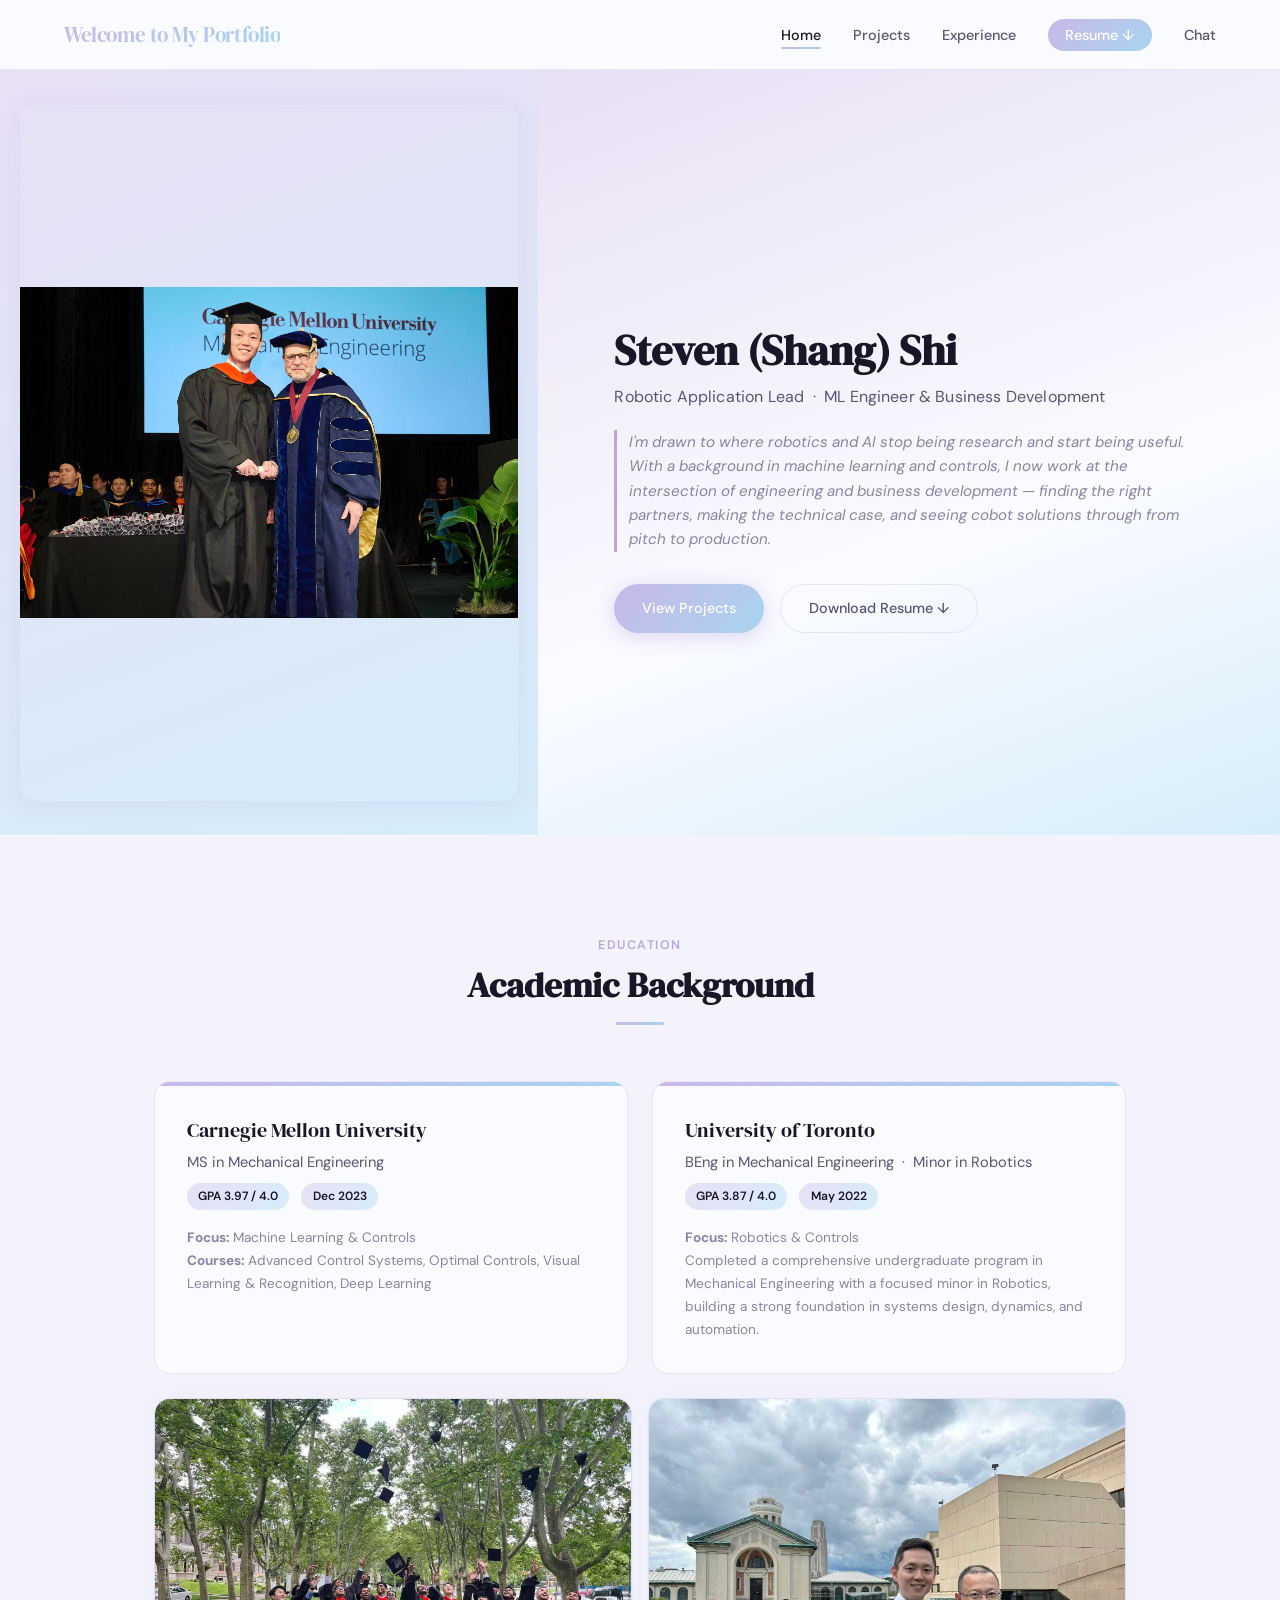
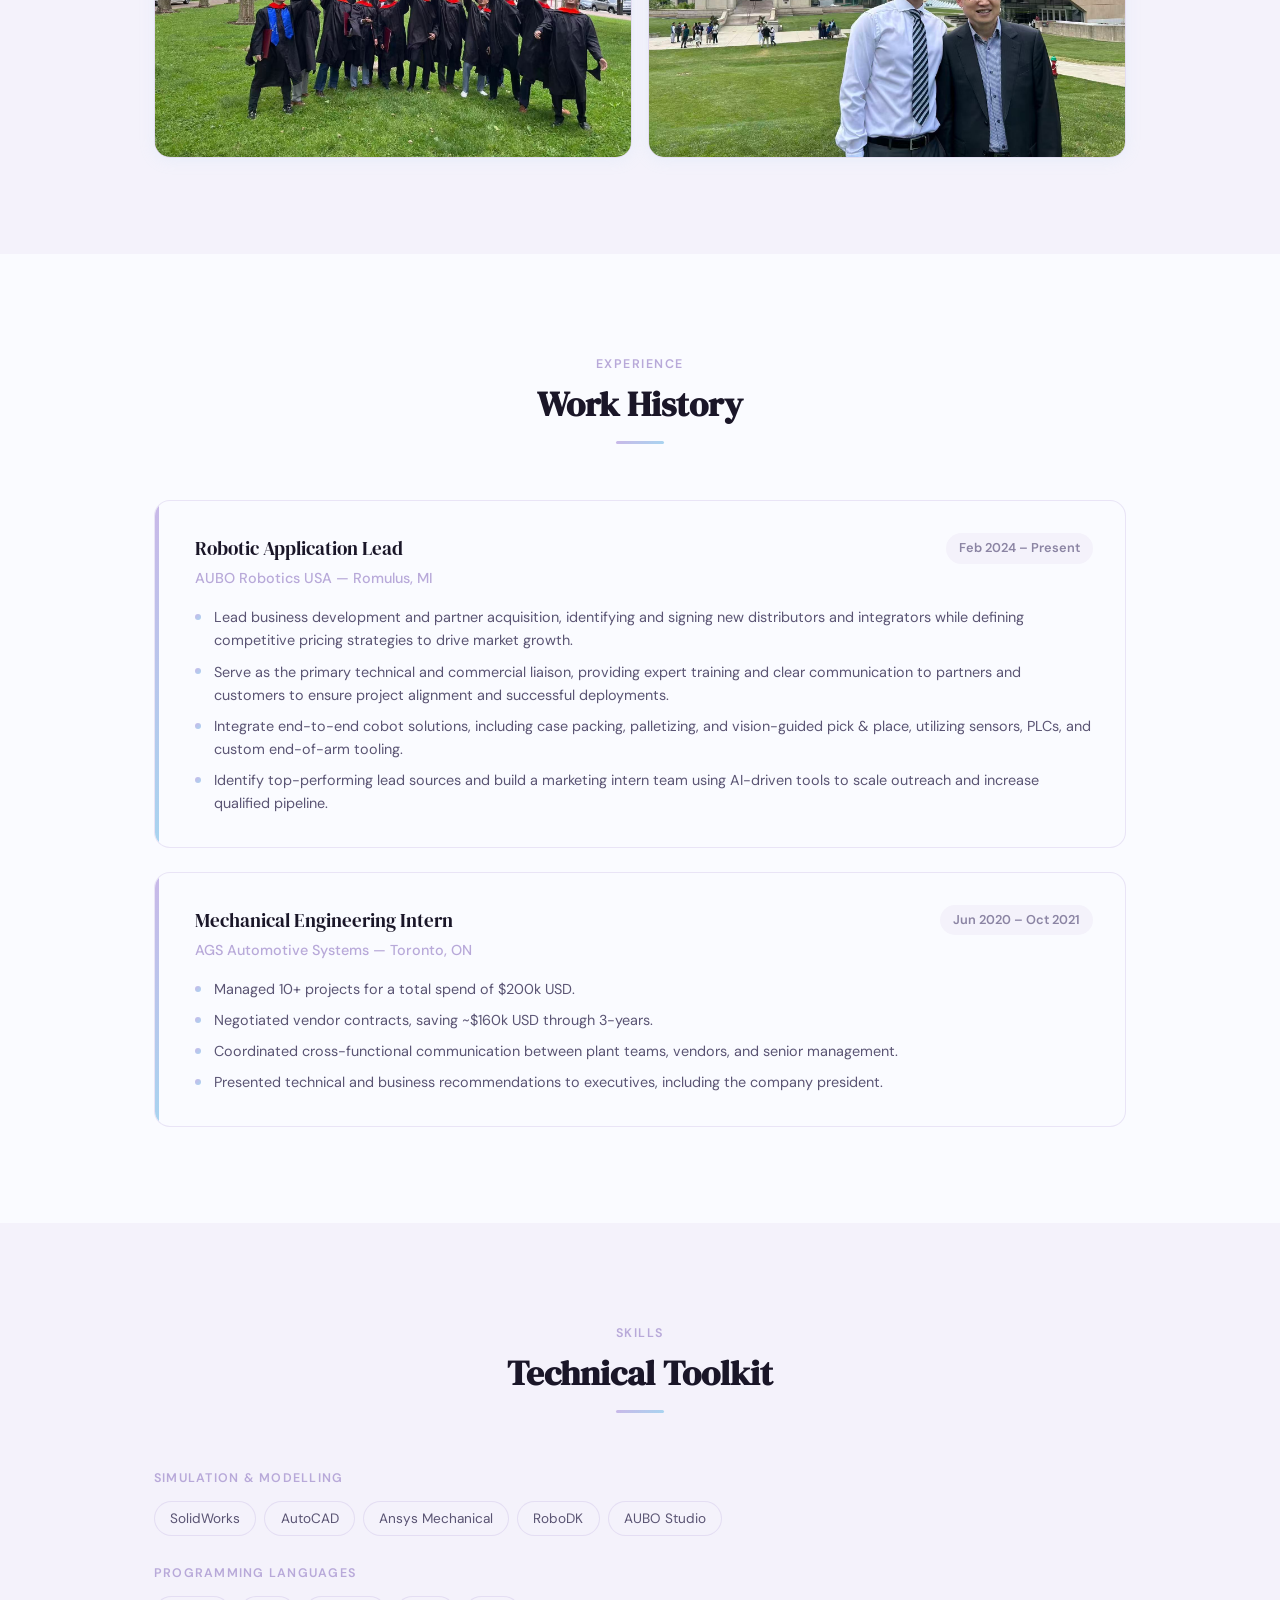
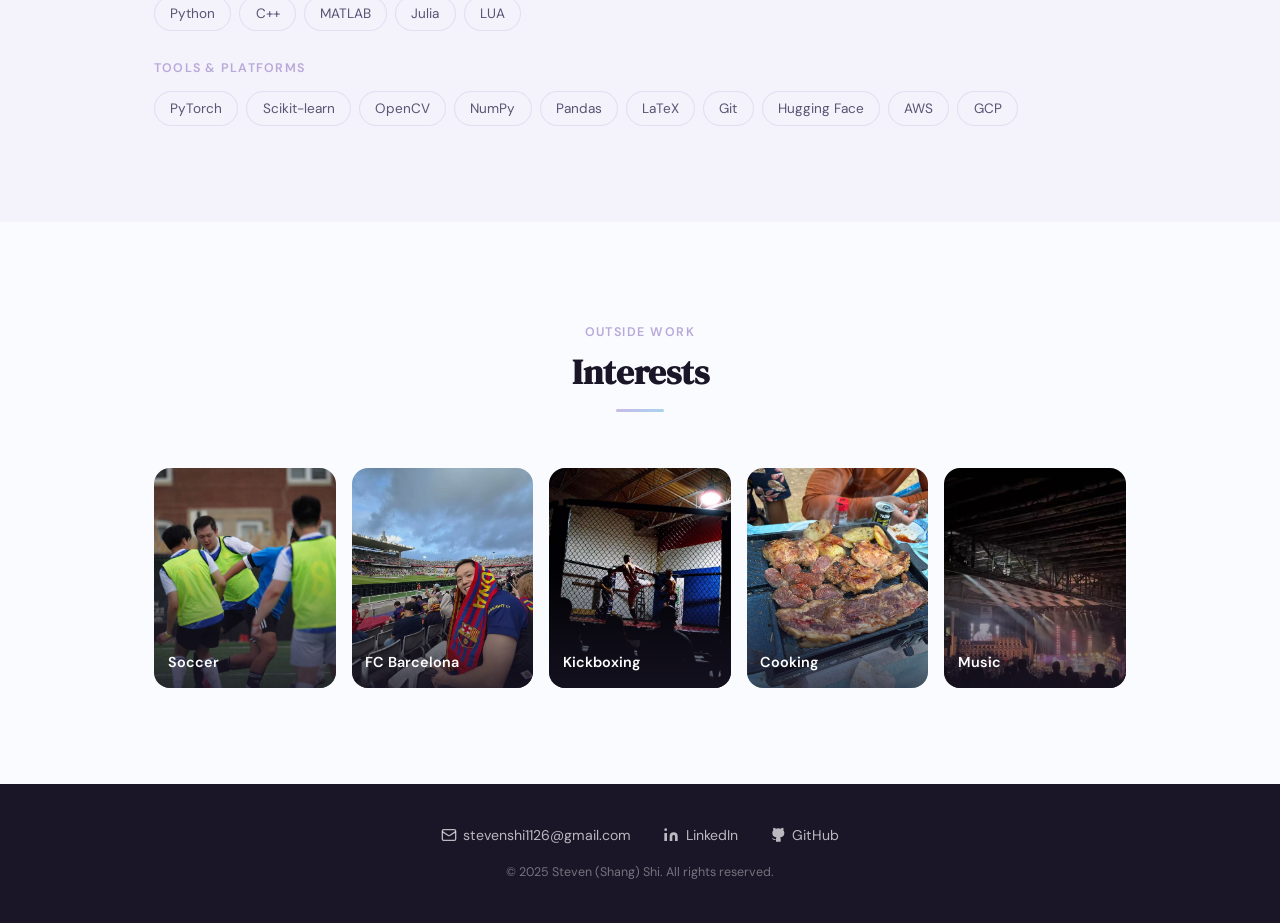
==== index.html @ b4c8a253 "added aubo work page" ====
<!DOCTYPE html>
<html lang="en">
<head>
  <meta charset="UTF-8" />
  <meta name="viewport" content="width=device-width, initial-scale=1.0" />
  <title>Steven (Shang) Shi — Portfolio</title>
  <link rel="stylesheet" href="css/style.css" />
</head>
<body>

<!-- ── Navbar ── -->
<nav class="navbar">
  <a href="index.html" class="nav-logo">Welcome to My Portfolio</a>
  <div class="hamburger" aria-label="Menu">
    <span></span><span></span><span></span>
  </div>
  <ul class="nav-links">
    <li><a href="index.html">Home</a></li>
    <li><a href="projects.html">Projects</a></li>
    <li><a href="experience.html">Experience</a></li>
    <li><a href="Shang (Steven) Shi Resume 2025 - Technical.pdf" target="_blank" class="nav-resume-btn">Resume ↓</a></li>
    <li><a href="chat.html">Chat</a></li>
  </ul>
</nav>

<main>

  <!-- ── Hero ── -->
  <section class="hero hero-split">
    <div class="hero-split-photo">
      <img src="Images/General Photos/graduation.jpg" alt="Steven Shi" />
    </div>
    <div class="hero-split-content">
      <h1>Steven (Shang) Shi</h1>
      <p class="hero-title">Robotic Application Lead &nbsp;·&nbsp; ML Engineer &amp; Business Development</p>
      <p class="hero-bio">I'm drawn to where robotics and AI stop being research and start being useful. With a background in machine learning and controls, I now work at the intersection of engineering and business development — finding the right partners, making the technical case, and seeing cobot solutions through from pitch to production.</p>
      <div class="hero-cta-row">
        <a href="projects.html" class="btn btn-primary">View Projects</a>
        <a href="Shang (Steven) Shi Resume 2025 - Technical.pdf" target="_blank" class="btn btn-ghost">Download Resume ↓</a>
      </div>
    </div>
  </section>

  <!-- ── Education ── -->
  <section class="alt-bg">
    <div class="section fade-in">
      <div class="section-header">
        <span class="section-label">Education</span>
        <h2>Academic Background</h2>
        <div class="section-divider"></div>
      </div>
      <div class="edu-grid">
        <div class="edu-card">
          <div class="edu-school">Carnegie Mellon University</div>
          <div class="edu-degree">MS in Mechanical Engineering</div>
          <div class="edu-meta">
            <span class="edu-tag">GPA 3.97 / 4.0</span>
            <span class="edu-tag">Dec 2023</span>
          </div>
          <div class="edu-details">
            <strong>Focus:</strong> Machine Learning &amp; Controls<br/>
            <strong>Courses:</strong> Advanced Control Systems, Optimal Controls,
            Visual Learning &amp; Recognition, Deep Learning
          </div>
        </div>
        <div class="edu-card">
          <div class="edu-school">University of Toronto</div>
          <div class="edu-degree">BEng in Mechanical Engineering &nbsp;·&nbsp; Minor in Robotics</div>
          <div class="edu-meta">
            <span class="edu-tag">GPA 3.87 / 4.0</span>
            <span class="edu-tag">May 2022</span>
          </div>
          <div class="edu-details">
            <strong>Focus:</strong> Robotics &amp; Controls<br/>
            Completed a comprehensive undergraduate program in Mechanical Engineering
            with a focused minor in Robotics, building a strong foundation in
            systems design, dynamics, and automation.
          </div>
        </div>
      </div>
      <div class="edu-photos">
        <div class="edu-photo-wrap">
          <img src="Images/General Photos/hatthrow.jpg" alt="Graduation hat throw" />
        </div>
        <div class="edu-photo-wrap">
          <img src="Images/General Photos/graduation_dad.jpg" alt="Graduation" />
        </div>
      </div>
    </div>
  </section>

  <!-- ── Experience ── -->
  <section class="section fade-in">
    <div class="section-header">
      <span class="section-label">Experience</span>
      <h2>Work History</h2>
      <div class="section-divider"></div>
    </div>
    <div class="experience-list">
      <div class="exp-card">
        <div class="exp-header">
          <div>
            <div class="exp-role">Robotic Application Lead</div>
            <div class="exp-company">AUBO Robotics USA — Romulus, MI</div>
          </div>
          <span class="exp-period">Feb 2024 – Present</span>
        </div>
        <ul class="exp-bullets">
          <li>Lead business development and partner acquisition, identifying and signing new distributors and integrators while defining competitive pricing strategies to drive market growth.</li>
          <li>Serve as the primary technical and commercial liaison, providing expert training and clear communication to partners and customers to ensure project alignment and successful deployments.</li>
          <li>Integrate end-to-end cobot solutions, including case packing, palletizing, and vision-guided pick &amp; place, utilizing sensors, PLCs, and custom end-of-arm tooling.</li>
          <li>Identify top-performing lead sources and build a marketing intern team using AI-driven tools to scale outreach and increase qualified pipeline.</li>
        </ul>
      </div>
      <div class="exp-card">
        <div class="exp-header">
          <div>
            <div class="exp-role">Mechanical Engineering Intern</div>
            <div class="exp-company">AGS Automotive Systems — Toronto, ON</div>
          </div>
          <span class="exp-period">Jun 2020 – Oct 2021</span>
        </div>
        <ul class="exp-bullets">
          <li>Managed 10+ projects for a total spend of $200k USD.</li>
          <li>Negotiated vendor contracts, saving ~$160k USD through 3-years.</li>
          <li>Coordinated cross-functional communication between plant teams, vendors, and senior management.</li>
          <li>Presented technical and business recommendations to executives, including the company president.</li>
        </ul>
      </div>
    </div>
  </section>

  <!-- ── Skills ── -->
  <section class="alt-bg">
    <div class="section fade-in">
      <div class="section-header">
        <span class="section-label">Skills</span>
        <h2>Technical Toolkit</h2>
        <div class="section-divider"></div>
      </div>
      <div class="skills-group">
        <div class="skills-cat">Simulation &amp; Modelling</div>
        <div class="skills-tags">
          <span class="skill-tag">SolidWorks</span>
          <span class="skill-tag">AutoCAD</span>
          <span class="skill-tag">Ansys Mechanical</span>
          <span class="skill-tag">RoboDK</span>
          <span class="skill-tag">AUBO Studio</span>
        </div>
      </div>
      <div class="skills-group">
        <div class="skills-cat">Programming Languages</div>
        <div class="skills-tags">
          <span class="skill-tag">Python</span>
          <span class="skill-tag">C++</span>
          <span class="skill-tag">MATLAB</span>
          <span class="skill-tag">Julia</span>
          <span class="skill-tag">LUA</span>
        </div>
      </div>
      <div class="skills-group">
        <div class="skills-cat">Tools &amp; Platforms</div>
        <div class="skills-tags">
          <span class="skill-tag">PyTorch</span>
          <span class="skill-tag">Scikit-learn</span>
          <span class="skill-tag">OpenCV</span>
          <span class="skill-tag">NumPy</span>
          <span class="skill-tag">Pandas</span>
          <span class="skill-tag">LaTeX</span>
          <span class="skill-tag">Git</span>
          <span class="skill-tag">Hugging Face</span>
          <span class="skill-tag">AWS</span>
          <span class="skill-tag">GCP</span>
        </div>
      </div>
    </div>
  </section>

  <!-- ── Interests ── -->
  <section class="section fade-in">
    <div class="section-header">
      <span class="section-label">Outside Work</span>
      <h2>Interests</h2>
      <div class="section-divider"></div>
    </div>
    <div class="interests-photo-grid">
      <div class="interest-photo-card" style="background-image: url('Images/General Photos/soccer.jpg');">
        <div class="interest-photo-overlay"></div>
        <div class="interest-photo-label">
          <div class="interest-name">Soccer</div>
        </div>
      </div>
      <div class="interest-photo-card" style="background-image: url('Images/General Photos/barcelona.jpg');">
        <div class="interest-photo-overlay"></div>
        <div class="interest-photo-label">
          <div class="interest-name">FC Barcelona</div>
        </div>
      </div>
      <div class="interest-photo-card" style="background-image: url('Images/General Photos/kickboxing1.jpg');">
        <div class="interest-photo-overlay"></div>
        <div class="interest-photo-label">
          <div class="interest-name">Kickboxing</div>
        </div>
      </div>
       <div class="interest-photo-card" style="background-image: url('Images/General Photos/food.jpg');">
        <div class="interest-photo-overlay"></div>
        <div class="interest-photo-label">
          <div class="interest-name">Cooking</div>
        </div>
      </div>
       <div class="interest-photo-card" style="background-image: url('Images/General Photos/concert.jpg');">
        <div class="interest-photo-overlay"></div>
        <div class="interest-photo-label">
          <div class="interest-name">Music</div>
        </div>
      </div>
    </div>
  </section>

</main>

<!-- ── Footer ── -->
<footer>
  <div class="footer-links">
    <a href="mailto:stevenshi1126@gmail.com">
      <svg width="16" height="16" viewBox="0 0 24 24" fill="none" stroke="currentColor" stroke-width="2"><rect x="2" y="4" width="20" height="16" rx="2"/><path d="m22 7-8.97 5.7a1.94 1.94 0 0 1-2.06 0L2 7"/></svg>
      stevenshi1126@gmail.com
    </a>
    <a href="https://www.linkedin.com/in/steven-shi-272b2b168/" target="_blank">
      <svg width="16" height="16" viewBox="0 0 24 24" fill="currentColor"><path d="M16 8a6 6 0 0 1 6 6v7h-4v-7a2 2 0 0 0-2-2 2 2 0 0 0-2 2v7h-4v-7a6 6 0 0 1 6-6z"/><rect x="2" y="9" width="4" height="12"/><circle cx="4" cy="4" r="2"/></svg>
      LinkedIn
    </a>
    <a href="https://github.com/ShiSteven99" target="_blank">
      <svg width="16" height="16" viewBox="0 0 24 24" fill="currentColor"><path d="M9 19c-5 1.5-5-2.5-7-3m14 6v-3.87a3.37 3.37 0 0 0-.94-2.61c3.14-.35 6.44-1.54 6.44-7A5.44 5.44 0 0 0 20 4.77 5.07 5.07 0 0 0 19.91 1S18.73.65 16 2.48a13.38 13.38 0 0 0-7 0C6.27.65 5.09 1 5.09 1A5.07 5.07 0 0 0 5 4.77a5.44 5.44 0 0 0-1.5 3.78c0 5.42 3.3 6.61 6.44 7A3.37 3.37 0 0 0 9 18.13V22"/></svg>
      GitHub
    </a>
  </div>
  <div class="footer-copy">&copy; 2025 Steven (Shang) Shi. All rights reserved.</div>
</footer>

<script src="js/main.js"></script>
</body>
</html>
---- css/style.css ----
/* ─── Design Tokens ─────────────────────────────────────────── */
@import url('https://fonts.googleapis.com/css2?family=DM+Serif+Display:ital@0;1&family=DM+Sans:wght@300;400;500;600&display=swap');

:root {
  --lavender:       #C9B8E8;
  --lavender-light: #E8E0F5;
  --lavender-deep:  #B8A9D9;
  --sky:            #A8D4F0;
  --sky-light:      #D6EDFA;
  --sky-deep:       #85C3E8;
  --white:          #FAFBFF;
  --surface:        #F4F2FB;
  --text-primary:   #1A1628;
  --text-secondary: #5A5473;
  --text-muted:     #8B84A3;
  --border:         rgba(180, 160, 220, 0.25);
  --shadow-soft:    0 4px 24px rgba(180, 160, 220, 0.18);
  --shadow-card:    0 2px 16px rgba(168, 212, 240, 0.15);
  --radius:         16px;
  --radius-sm:      10px;
  --radius-pill:    100px;
  --nav-height:     70px;
  --gradient:       linear-gradient(135deg, var(--lavender-light) 0%, var(--sky-light) 100%);
  --gradient-vivid: linear-gradient(135deg, var(--lavender) 0%, var(--sky) 100%);
}

/* ─── Reset ─────────────────────────────────────────────────── */
*, *::before, *::after { box-sizing: border-box; margin: 0; padding: 0; }
html { scroll-behavior: smooth; font-size: 16px; }
body {
  font-family: 'DM Sans', sans-serif;
  background: var(--white);
  color: var(--text-primary);
  line-height: 1.6;
  overflow-x: hidden;
}
img { max-width: 100%; height: auto; display: block; }
a { color: inherit; text-decoration: none; }
ul { list-style: none; }

/* ─── Typography ─────────────────────────────────────────────── */
h1, h2, h3, h4 { font-family: 'DM Serif Display', serif; line-height: 1.2; }
h1 { font-size: clamp(1.8rem, 3.5vw, 2.6rem); }
h2 { font-size: clamp(1.6rem, 3vw, 2.2rem); }
h3 { font-size: 1.2rem; }
p  { font-size: 1rem; color: var(--text-secondary); }

/* ─── Navbar ─────────────────────────────────────────────────── */
.navbar {
  position: fixed; top: 0; left: 0; right: 0; z-index: 100;
  height: var(--nav-height);
  display: flex; align-items: center; justify-content: space-between;
  padding: 0 5%;
  background: rgba(250, 251, 255, 0.85);
  backdrop-filter: blur(16px);
  border-bottom: 1px solid var(--border);
  transition: box-shadow 0.3s;
}
.navbar.scrolled { box-shadow: var(--shadow-soft); }
.nav-logo {
  font-family: 'DM Serif Display', serif;
  font-size: 1.3rem;
  background: var(--gradient-vivid);
  -webkit-background-clip: text;
  -webkit-text-fill-color: transparent;
  background-clip: text;
  letter-spacing: -0.02em;
}
.nav-links { display: flex; gap: 2rem; align-items: center; }
.nav-links a {
  font-size: 0.9rem; font-weight: 500; color: var(--text-secondary);
  padding: 0.35rem 0;
  position: relative;
  transition: color 0.2s;
}
.nav-links a::after {
  content: ''; position: absolute; bottom: 0; left: 0; right: 0;
  height: 2px; border-radius: 2px;
  background: var(--gradient-vivid);
  transform: scaleX(0); transform-origin: left;
  transition: transform 0.25s ease;
}
.nav-links a:hover, .nav-links a.active { color: var(--text-primary); }
.nav-links a:hover::after, .nav-links a.active::after { transform: scaleX(1); }
.nav-resume-btn {
  background: var(--gradient-vivid);
  color: white !important;
  padding: 0.45rem 1.1rem !important;
  border-radius: var(--radius-pill);
  font-weight: 500;
  transition: opacity 0.2s, transform 0.2s !important;
}
.nav-resume-btn::after { display: none !important; }
.nav-resume-btn:hover { opacity: 0.88; transform: translateY(-1px); }

/* hamburger */
.hamburger { display: none; flex-direction: column; gap: 5px; cursor: pointer; padding: 4px; }
.hamburger span { display: block; width: 24px; height: 2px; background: var(--text-primary); border-radius: 2px; transition: 0.3s; }

/* ─── Page Wrapper ───────────────────────────────────────────── */
main { padding-top: var(--nav-height); }

/* ─── Section Layout ─────────────────────────────────────────── */
.section {
  padding: 6rem 5%;
  max-width: 1100px;
  margin: 0 auto;
}
.section-header {
  text-align: center;
  margin-bottom: 3.5rem;
}
.section-header h2 { margin-bottom: 0.5rem; }
.section-label {
  display: inline-block;
  font-size: 0.78rem; font-weight: 600; letter-spacing: 0.12em;
  text-transform: uppercase;
  color: var(--lavender-deep);
  margin-bottom: 0.5rem;
}
.section-divider {
  width: 48px; height: 3px; border-radius: 3px;
  background: var(--gradient-vivid);
  margin: 1rem auto 0;
}

/* ─── Hero ───────────────────────────────────────────────────── */
.hero {
  height: 85vh;
  min-height: 560px;
  display: flex; align-items: stretch;
  position: relative; overflow: hidden;
}
.hero-split {
  padding: 0;
}
.hero-split-photo {
  flex: 0 0 42%;
  min-height: 100%;
  overflow: hidden;
  background: linear-gradient(160deg, var(--lavender-light) 0%, var(--sky-light) 100%);
  display: flex; align-items: center; justify-content: center;
  padding: 1.25rem;
}
.hero-split-photo img {
  height: 96%;
  width: auto;
  max-width: 100%;
  object-fit: contain;
  border-radius: var(--radius);
  box-shadow: var(--shadow-soft);
  image-rendering: -webkit-optimize-contrast;
}
.hero-split-content {
  flex: 1;
  display: flex; flex-direction: column; align-items: flex-start; justify-content: center;
  padding: calc(var(--nav-height) + 3rem) 6% 4rem;
  background: linear-gradient(160deg, var(--lavender-light) 0%, var(--white) 60%, var(--sky-light) 100%);
  text-align: left;
}
.hero-bg-orb {
  position: absolute; border-radius: 50%;
  filter: blur(60px); opacity: 0.45; pointer-events: none;
}
.orb1 { width: 500px; height: 500px; background: var(--lavender); top: -120px; left: -100px; animation: drift 12s ease-in-out infinite; }
.orb2 { width: 400px; height: 400px; background: var(--sky); bottom: -100px; right: -80px; animation: drift 15s ease-in-out infinite reverse; }
.orb3 { width: 250px; height: 250px; background: var(--lavender-deep); top: 40%; left: 60%; animation: drift 9s ease-in-out infinite 2s; }

@keyframes drift {
  0%, 100% { transform: translate(0, 0); }
  33%       { transform: translate(30px, -20px); }
  66%       { transform: translate(-20px, 15px); }
}

.hero-content { position: relative; z-index: 1; max-width: 700px; }
.hero-bio {
  font-size: 0.95rem; color: var(--text-muted);
  font-style: italic; margin-bottom: 2rem;
  border-left: 3px solid var(--lavender-deep);
  padding-left: 0.75rem;
}
.hero-photo-wrap {
  width: 130px; height: 130px;
  border-radius: 50%;
  margin: 0 0 1.5rem;
  background: var(--gradient-vivid);
  padding: 3px;
}
.hero-photo-inner {
  width: 100%; height: 100%;
  border-radius: 50%;
  background: var(--surface);
  overflow: hidden;
  display: flex; align-items: center; justify-content: center;
}
.hero-photo-inner img { width: 100%; height: 100%; object-fit: cover; object-position: center top; }
.hero-photo-inner svg { width: 52px; height: 52px; opacity: 0.4; }
.hero-photo-inner span { font-size: 0.72rem; color: var(--text-muted); font-weight: 500; }
.hero h1 { margin-bottom: 0.5rem; color: var(--text-primary); }
.hero-title {
  font-size: 1rem; font-weight: 400; color: var(--text-secondary);
  margin-bottom: 1.25rem; letter-spacing: 0.01em;
}
.hero-cta-row { display: flex; gap: 1rem; justify-content: flex-start; flex-wrap: wrap; }
.btn {
  display: inline-flex; align-items: center; gap: 0.5rem;
  padding: 0.75rem 1.75rem;
  border-radius: var(--radius-pill);
  font-family: 'DM Sans', sans-serif;
  font-size: 0.9rem; font-weight: 500;
  cursor: pointer; border: none;
  transition: transform 0.2s, opacity 0.2s, box-shadow 0.2s;
}
.btn:hover { transform: translateY(-2px); }
.btn-primary {
  background: var(--gradient-vivid); color: white;
  box-shadow: 0 4px 20px rgba(180, 160, 220, 0.4);
}
.btn-primary:hover { box-shadow: 0 6px 28px rgba(168, 212, 240, 0.5); }
.btn-ghost {
  background: transparent;
  border: 1.5px solid var(--border);
  color: var(--text-secondary);
}
.btn-ghost:hover { border-color: var(--lavender-deep); color: var(--text-primary); }

/* ─── About ──────────────────────────────────────────────────── */
.about-text {
  max-width: 720px; margin: 0 auto;
  font-size: 1.1rem; line-height: 1.85;
  color: var(--text-secondary);
  text-align: center;
}

/* ─── Education ──────────────────────────────────────────────── */
.edu-grid { display: grid; grid-template-columns: 1fr 1fr; gap: 1.5rem; }
.edu-card {
  background: var(--white);
  border: 1px solid var(--border);
  border-radius: var(--radius);
  padding: 2rem;
  position: relative; overflow: hidden;
  transition: box-shadow 0.25s, transform 0.25s;
}
.edu-card::before {
  content: ''; position: absolute; top: 0; left: 0; right: 0;
  height: 4px; background: var(--gradient-vivid);
}
.edu-card:hover { box-shadow: var(--shadow-soft); transform: translateY(-3px); }
.edu-school { font-family: 'DM Serif Display', serif; font-size: 1.25rem; margin-bottom: 0.3rem; }
.edu-degree { font-size: 0.92rem; color: var(--text-secondary); margin-bottom: 0.5rem; }
.edu-meta { display: flex; gap: 0.75rem; flex-wrap: wrap; margin-bottom: 1rem; }
.edu-tag {
  font-size: 0.75rem; font-weight: 600; padding: 0.25rem 0.7rem;
  border-radius: var(--radius-pill);
  background: var(--gradient);
  color: var(--text-primary);
}
.edu-details { font-size: 0.85rem; color: var(--text-muted); line-height: 1.7; }

/* ─── Experience ─────────────────────────────────────────────── */
.experience-list { display: flex; flex-direction: column; gap: 1.5rem; }
.exp-card {
  background: var(--white);
  border: 1px solid var(--border);
  border-radius: var(--radius);
  padding: 2rem 2rem 2rem 2.5rem;
  position: relative; overflow: hidden;
  transition: box-shadow 0.25s, transform 0.25s;
}
.exp-card::before {
  content: ''; position: absolute; top: 0; left: 0; bottom: 0;
  width: 4px; background: var(--gradient-vivid);
}
.exp-card:hover { box-shadow: var(--shadow-soft); transform: translateX(3px); }
.exp-header { display: flex; justify-content: space-between; align-items: flex-start; gap: 1rem; flex-wrap: wrap; margin-bottom: 1rem; }
.exp-role { font-family: 'DM Serif Display', serif; font-size: 1.2rem; }
.exp-company { font-size: 0.9rem; color: var(--lavender-deep); font-weight: 500; margin-top: 0.2rem; }
.exp-period {
  font-size: 0.8rem; font-weight: 600; color: var(--text-muted);
  background: var(--surface); padding: 0.3rem 0.8rem; border-radius: var(--radius-pill);
  white-space: nowrap;
}
.exp-bullets { display: flex; flex-direction: column; gap: 0.5rem; }
.exp-bullets li {
  font-size: 0.9rem; color: var(--text-secondary); padding-left: 1.2rem; position: relative;
}
.exp-bullets li::before {
  content: ''; position: absolute; left: 0; top: 0.55em;
  width: 6px; height: 6px; border-radius: 50%;
  background: var(--gradient-vivid);
}

/* ─── Skills ─────────────────────────────────────────────────── */
.skills-group { margin-bottom: 1.75rem; }
.skills-group:last-child { margin-bottom: 0; }
.skills-cat {
  font-size: 0.78rem; font-weight: 600; letter-spacing: 0.1em;
  text-transform: uppercase; color: var(--lavender-deep);
  margin-bottom: 0.75rem;
}
.skills-tags { display: flex; flex-wrap: wrap; gap: 0.5rem; }
.skill-tag {
  font-size: 0.85rem; padding: 0.35rem 0.95rem;
  border-radius: var(--radius-pill);
  background: var(--surface); border: 1px solid var(--border);
  color: var(--text-secondary);
  transition: background 0.2s, color 0.2s, border-color 0.2s, transform 0.15s;
}
.skill-tag:hover {
  background: var(--gradient-vivid); color: white; border-color: transparent;
  transform: translateY(-2px);
}

/* ─── Interests ──────────────────────────────────────────────── */
.interests-bg {
  background: var(--gradient);
  border-radius: var(--radius);
  padding: 3rem;
  text-align: center;
}
.interests-grid { display: flex; justify-content: center; flex-wrap: wrap; gap: 2rem; margin-top: 0; }
.interest-item {
  display: flex; flex-direction: column; align-items: center; gap: 0.5rem;
  padding: 1.25rem 1.5rem;
  background: rgba(255,255,255,0.7);
  border-radius: var(--radius);
  border: 1px solid rgba(255,255,255,0.9);
  backdrop-filter: blur(8px);
  min-width: 120px;
  transition: transform 0.2s, box-shadow 0.2s;
}
.interest-item:hover { transform: translateY(-4px); box-shadow: var(--shadow-card); }
.interest-icon { font-size: 2rem; }
.interest-name { font-size: 0.85rem; font-weight: 600; color: var(--text-primary); }
.interest-sub { font-size: 0.72rem; color: var(--text-secondary); }

/* ─── Footer ─────────────────────────────────────────────────── */
footer {
  background: var(--text-primary);
  color: rgba(255,255,255,0.7);
  text-align: center;
  padding: 2.5rem 5%;
}
.footer-links { display: flex; justify-content: center; gap: 2rem; margin-bottom: 1rem; flex-wrap: wrap; }
.footer-links a {
  font-size: 0.88rem; color: rgba(255,255,255,0.7);
  display: flex; align-items: center; gap: 0.4rem;
  transition: color 0.2s;
}
.footer-links a:hover { color: white; }
.footer-copy { font-size: 0.78rem; color: rgba(255,255,255,0.4); }

/* ─── Page Hero (inner pages) ────────────────────────────────── */
.page-hero {
  padding: calc(var(--nav-height) + 3.5rem) 5% 3rem;
  background: linear-gradient(150deg, var(--lavender-light) 0%, var(--white) 60%, var(--sky-light) 100%);
  text-align: center;
}
.page-hero h1 { margin-bottom: 0.5rem; }
.page-hero p { font-size: 1.05rem; color: var(--text-secondary); }

/* ─── Projects ───────────────────────────────────────────────── */
.projects-grid {
  display: grid;
  grid-template-columns: 1fr;
  gap: 1.5rem;
  max-width: 1200px;
  margin: 0 auto;
  padding: 3rem 5% 5rem;
}
.project-card {
  border: 1px solid var(--border);
  border-radius: var(--radius);
  background: var(--white);
  overflow: hidden;
  transition: box-shadow 0.25s;
}
.project-card:hover { box-shadow: var(--shadow-soft); }
.project-card-header {
  padding: 1.75rem;
  cursor: pointer;
  display: flex; align-items: flex-start; justify-content: space-between; gap: 1rem;
  user-select: none;
}
.project-card-header:hover { background: var(--surface); }
.project-card-left { flex: 1; }
.project-card-title { font-family: 'DM Serif Display', serif; font-size: 1.15rem; margin-bottom: 0.4rem; }
.project-card-summary { font-size: 0.88rem; color: var(--text-secondary); margin-bottom: 0.75rem; }
.project-tags { display: flex; flex-wrap: wrap; gap: 0.4rem; }
.project-tag {
  font-size: 0.72rem; font-weight: 600; padding: 0.2rem 0.65rem;
  border-radius: var(--radius-pill);
  background: var(--gradient); color: var(--text-primary);
  border: 1px solid var(--border);
}
.project-toggle {
  width: 32px; height: 32px; flex-shrink: 0;
  border-radius: 50%; background: var(--surface);
  border: 1px solid var(--border);
  display: flex; align-items: center; justify-content: center;
  transition: background 0.2s, transform 0.3s;
}
.project-card.open .project-toggle { background: var(--gradient-vivid); transform: rotate(45deg); }
.project-toggle svg { width: 14px; height: 14px; stroke: var(--text-secondary); }
.project-card.open .project-toggle svg { stroke: white; }

.project-body {
  max-height: 0; overflow: hidden;
  transition: max-height 0.5s cubic-bezier(0.4, 0, 0.2, 1);
}
.project-card.open .project-body { max-height: 6000px; }
.project-body-inner { padding: 0 1.75rem 1.75rem; border-top: 1px solid var(--border); padding-top: 1.5rem; }

.project-section { margin-bottom: 1.75rem; }
.project-section:last-child { margin-bottom: 0; }
.project-section-title {
  font-size: 0.78rem; font-weight: 600; letter-spacing: 0.1em;
  text-transform: uppercase; color: var(--lavender-deep); margin-bottom: 0.75rem;
}
.project-section p { font-size: 0.9rem; color: var(--text-secondary); line-height: 1.75; }
.project-section ul { display: flex; flex-direction: column; gap: 0.4rem; }
.project-section ul li {
  font-size: 0.9rem; color: var(--text-secondary);
  padding-left: 1.1rem; position: relative;
}
.project-section ul li::before {
  content: ''; position: absolute; left: 0; top: 0.6em;
  width: 5px; height: 5px; border-radius: 50%;
  background: var(--lavender-deep);
}
.project-img {
  width: 100%; border-radius: var(--radius-sm);
  margin: 1rem 0; object-fit: cover;
  border: 1px solid var(--border);
}
.project-img-caption { font-size: 0.78rem; color: var(--text-muted); text-align: center; margin-top: -0.5rem; margin-bottom: 1rem; }
.video-grid { display: grid; grid-template-columns: 1fr 1fr; gap: 1rem; margin-top: 0.75rem; }
.video-wrap { border-radius: var(--radius-sm); overflow: hidden; aspect-ratio: 16/9; }
.video-wrap iframe { width: 100%; height: 100%; border: none; }
.video-wrap-full { border-radius: var(--radius-sm); overflow: hidden; aspect-ratio: 16/9; margin-top: 0.75rem; }
.video-wrap-full iframe { width: 100%; height: 100%; border: none; }
.project-github-link {
  display: inline-flex; align-items: center; gap: 0.5rem;
  font-size: 0.85rem; font-weight: 500; color: var(--lavender-deep);
  border: 1.5px solid var(--border); border-radius: var(--radius-pill);
  padding: 0.4rem 1rem; margin-top: 0.5rem;
  transition: background 0.2s, color 0.2s, border-color 0.2s;
}
.project-github-link:hover { background: var(--text-primary); color: white; border-color: var(--text-primary); }

/* ─── Chat Page ──────────────────────────────────────────────── */
.chat-container {
  max-width: 960px; margin: 0 auto;
  padding: 3rem 5% 5rem;
}
.gradio-wrap {
  border-radius: var(--radius);
  overflow: hidden;
  box-shadow: var(--shadow-soft);
  border: 1px solid var(--border);
}
.gradio-wrap iframe { display: block; width: 100%; height: 700px; border: none; }
.chat-note {
  text-align: center; margin-top: 1rem;
  font-size: 0.82rem; color: var(--text-muted);
}

/* ─── Utilities ──────────────────────────────────────────────── */
.alt-bg { background: var(--surface); }
.fade-in { opacity: 0; transform: translateY(20px); transition: opacity 0.55s ease, transform 0.55s ease; }
.fade-in.visible { opacity: 1; transform: translateY(0); }

/* ─── Education Photos ───────────────────────────────────────── */
.edu-photos {
  display: flex;
  gap: 1rem;
  margin-top: 1.5rem;
}
.edu-photo-wrap {
  flex: 1;
  height: 360px;
  border-radius: var(--radius);
  overflow: hidden;
  border: 1px solid var(--border);
  box-shadow: var(--shadow-card);
}
.edu-photo-wrap img {
  width: 100%; height: 100%;
  object-fit: cover;
  transition: transform 0.4s ease;
}
.edu-photo-wrap:hover img { transform: scale(1.04); }

/* ─── Interests Photo Grid ───────────────────────────────────── */
.interests-photo-grid {
  display: grid;
  grid-template-columns: repeat(5, 1fr);
  gap: 1rem;
}
.interest-photo-card {
  height: 220px;
  position: relative;
  border-radius: var(--radius);
  overflow: hidden;
  background-size: cover;
  background-position: center;
  cursor: default;
  transition: transform 0.3s ease, box-shadow 0.3s ease;
}
.interest-photo-card:hover { transform: translateY(-4px); box-shadow: var(--shadow-soft); }
.interest-photo-overlay {
  position: absolute; inset: 0;
  background: linear-gradient(to top, rgba(26,22,40,0.75) 0%, transparent 55%);
}
.interest-photo-label {
  position: absolute; bottom: 0; left: 0; right: 0;
  padding: 0.85rem;
}
.interest-photo-label .interest-name {
  font-size: 0.9rem; font-weight: 600; color: white;
}
.interest-photo-label .interest-sub {
  font-size: 0.72rem; color: rgba(255,255,255,0.75); margin-top: 0.15rem;
}
.interest-item-emoji {
  height: 220px;
  background: var(--surface);
  border: 1px solid var(--border);
  border-radius: var(--radius);
  display: flex; flex-direction: column; align-items: center; justify-content: center;
  gap: 0.6rem;
  transition: transform 0.2s, box-shadow 0.2s;
}
.interest-item-emoji:hover { transform: translateY(-4px); box-shadow: var(--shadow-card); }
.interest-item-emoji .interest-icon { font-size: 2.2rem; }
.interest-item-emoji .interest-name { font-size: 0.88rem; font-weight: 600; color: var(--text-primary); }

/* ─── Experience Phase Cards ─────────────────────────────────── */
.exp-phase-grid {
  display: grid;
  grid-template-columns: repeat(3, 1fr);
  gap: 1.5rem;
}
.exp-phase-card {
  background: var(--white);
  border: 1px solid var(--border);
  border-radius: var(--radius);
  padding: 2rem;
  position: relative; overflow: hidden;
  transition: box-shadow 0.25s, transform 0.25s;
}
.exp-phase-card::before {
  content: ''; position: absolute; top: 0; left: 0; right: 0;
  height: 4px; background: var(--gradient-vivid);
}
.exp-phase-card:hover { box-shadow: var(--shadow-soft); transform: translateY(-3px); }
.exp-phase-num {
  font-family: 'DM Serif Display', serif;
  font-size: 2.8rem; line-height: 1;
  background: var(--gradient-vivid);
  -webkit-background-clip: text; -webkit-text-fill-color: transparent; background-clip: text;
  margin-bottom: 0.75rem; opacity: 0.45;
}
.exp-phase-title {
  font-family: 'DM Serif Display', serif;
  font-size: 1.15rem; margin-bottom: 0.25rem;
}
.exp-phase-subtitle {
  font-size: 0.75rem; font-weight: 600; letter-spacing: 0.1em;
  text-transform: uppercase; color: var(--lavender-deep); margin-bottom: 1rem;
}
.exp-phase-body { font-size: 0.88rem; color: var(--text-secondary); line-height: 1.75; }

/* ─── AUBO Photo Gallery ─────────────────────────────────────── */
.aubo-gallery {
  display: grid;
  grid-template-columns: repeat(3, 1fr);
  gap: 1rem;
}
.aubo-gallery-item {
  height: 260px;
  position: relative; border-radius: var(--radius); overflow: hidden;
  background-size: cover; background-position: center;
  cursor: default;
  transition: transform 0.3s ease, box-shadow 0.3s ease;
}
.aubo-gallery-item:hover { transform: translateY(-4px); box-shadow: var(--shadow-soft); }
.aubo-gallery-overlay {
  position: absolute; inset: 0;
  background: linear-gradient(to top, rgba(26,22,40,0.72) 0%, transparent 55%);
}
.aubo-gallery-label {
  position: absolute; bottom: 0; left: 0; right: 0;
  padding: 1rem; font-size: 0.88rem; font-weight: 600; color: white;
}

/* ─── Event Chips ────────────────────────────────────────────── */
.event-chips {
  display: flex; flex-wrap: wrap; gap: 0.75rem; justify-content: center;
}
.event-chip {
  display: flex; align-items: center; gap: 0.5rem;
  padding: 0.6rem 1.2rem; border-radius: var(--radius-pill);
  background: var(--white); border: 1px solid var(--border);
  font-size: 0.88rem; font-weight: 500; color: var(--text-secondary);
  transition: background 0.2s, color 0.2s, border-color 0.2s, transform 0.15s;
}
.event-chip:hover {
  background: var(--gradient-vivid); color: white; border-color: transparent;
  transform: translateY(-2px);
}
.event-chip-dot {
  width: 6px; height: 6px; border-radius: 50%;
  background: var(--lavender-deep); flex-shrink: 0; transition: background 0.2s;
}
.event-chip:hover .event-chip-dot { background: rgba(255,255,255,0.8); }

/* ─── Responsive ─────────────────────────────────────────────── */
@media (max-width: 768px) {
  .nav-links { display: none; flex-direction: column; gap: 0; position: absolute; top: var(--nav-height); left: 0; right: 0; background: rgba(250,251,255,0.98); border-bottom: 1px solid var(--border); padding: 1rem 5%; }
  .nav-links.open { display: flex; }
  .nav-links a { padding: 0.75rem 0; border-bottom: 1px solid var(--border); }
  .nav-links a:last-child { border-bottom: none; }
  .hamburger { display: flex; }
  .edu-grid { grid-template-columns: 1fr; }
  .edu-photos { grid-template-columns: 1fr 1fr; }

  .video-grid { grid-template-columns: 1fr; }
  .hero-split { flex-direction: column; }
  .hero-split-photo { flex: 0 0 280px; width: 100%; }
  .hero-split-content { padding: 2.5rem 5%; text-align: center; align-items: center; }
  .section { padding: 4rem 5%; }
  .interests-photo-grid { grid-template-columns: repeat(3, 1fr); }
  .interest-photo-card, .interest-item-emoji { height: 160px; }
  .exp-phase-grid { grid-template-columns: 1fr; }
  .aubo-gallery { grid-template-columns: repeat(2, 1fr); }
  .aubo-gallery-item { height: 180px; }
}
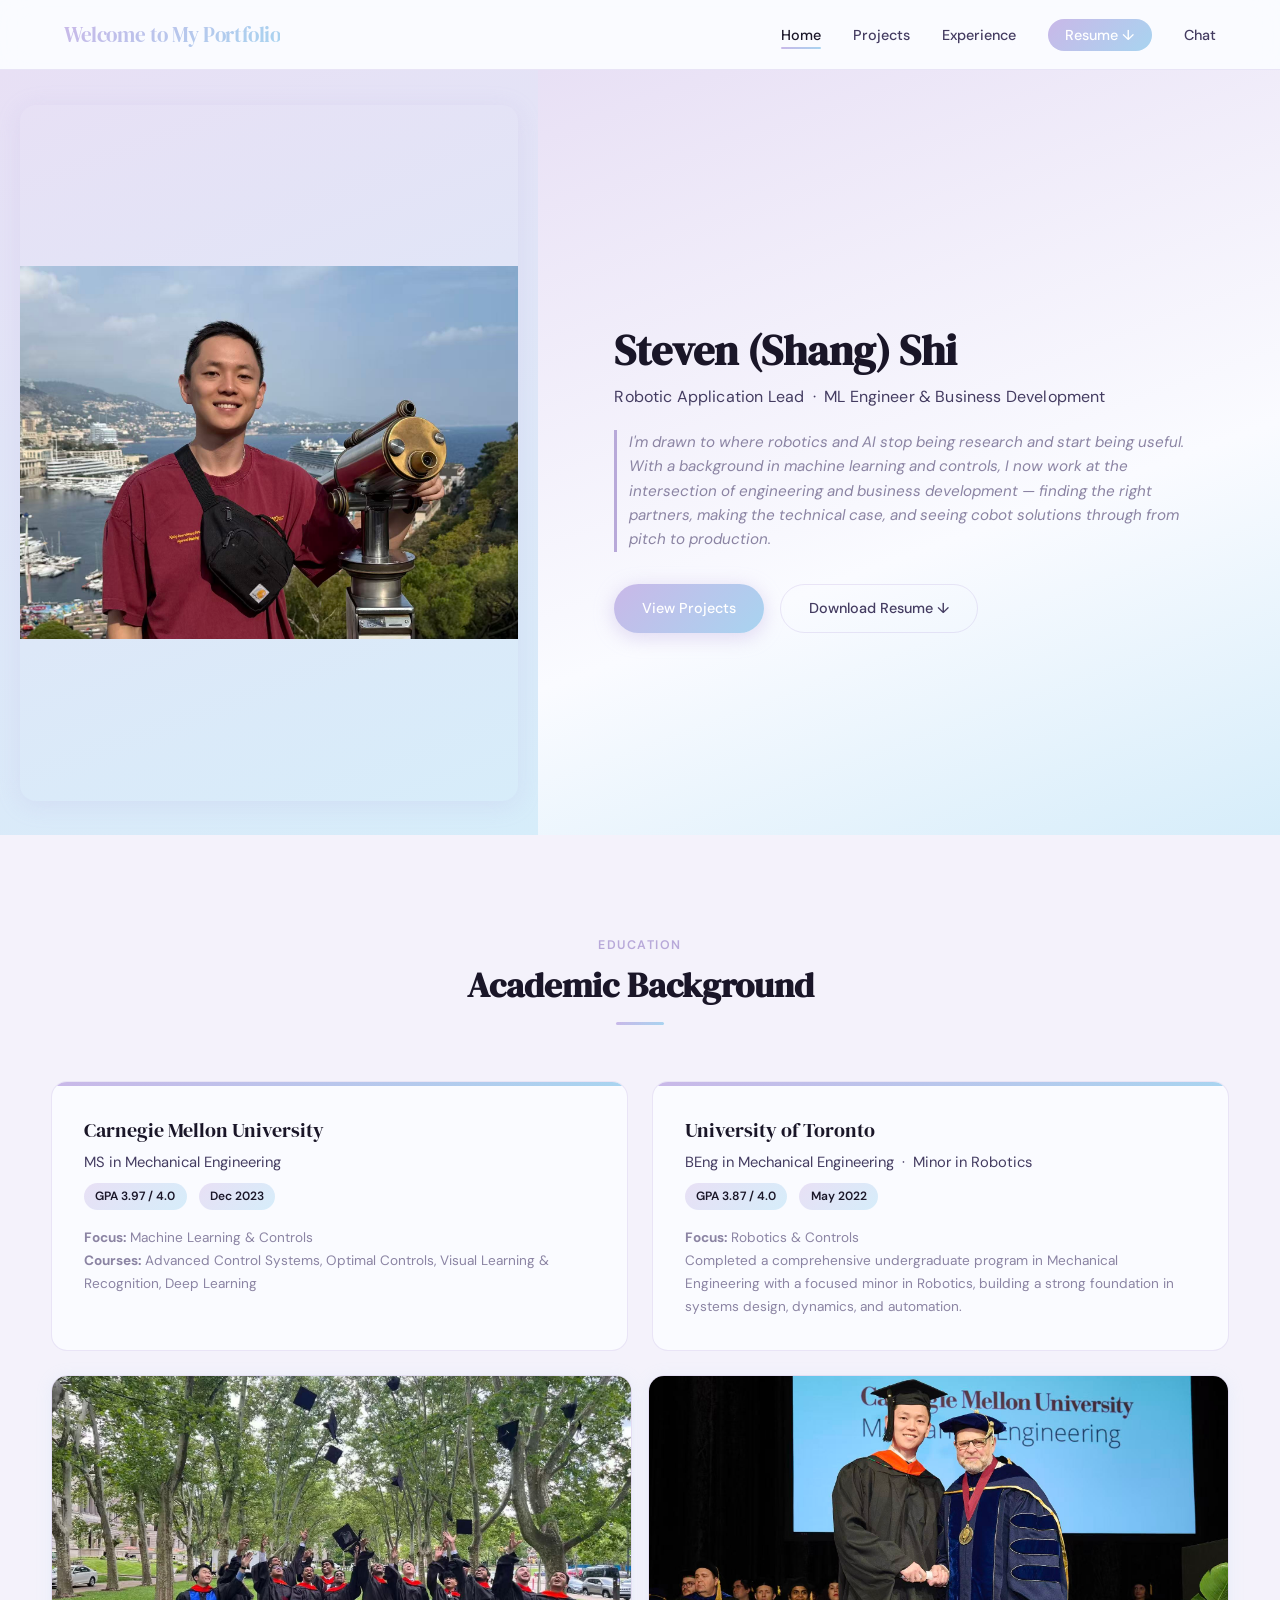
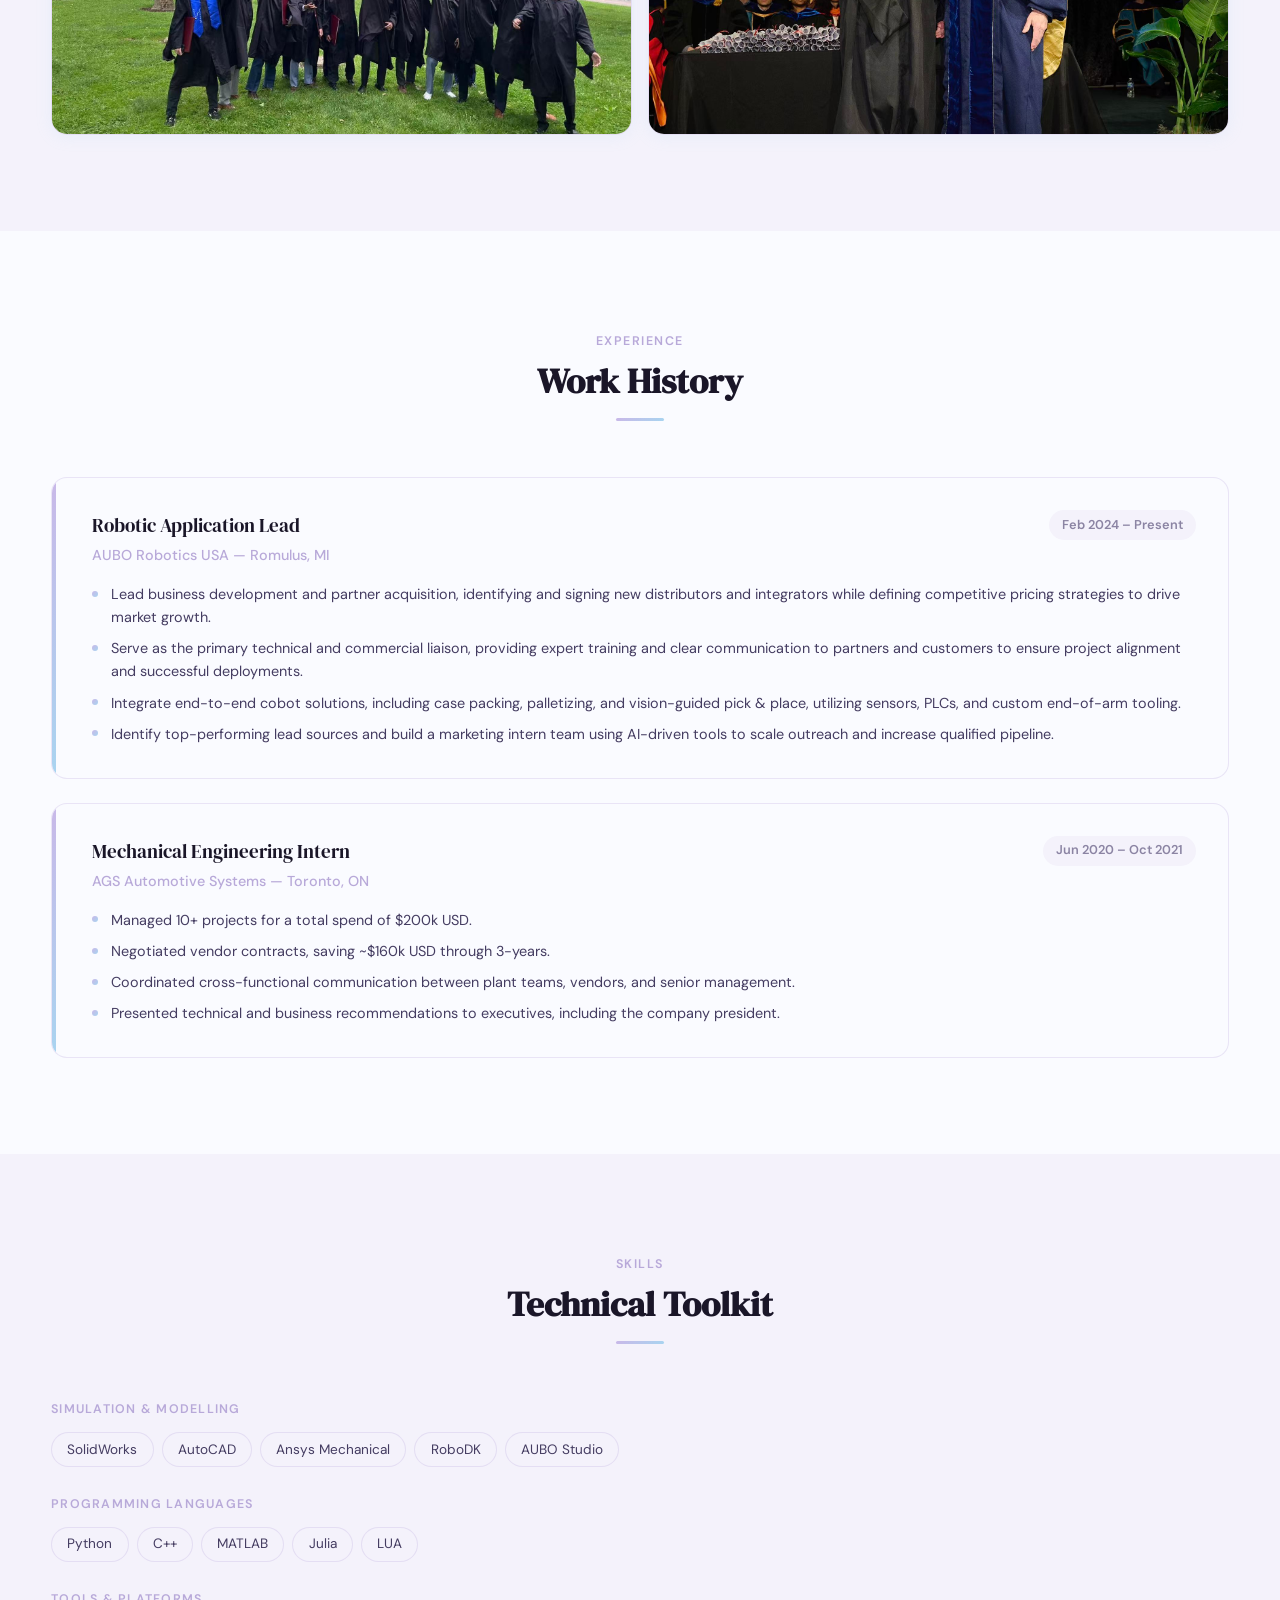
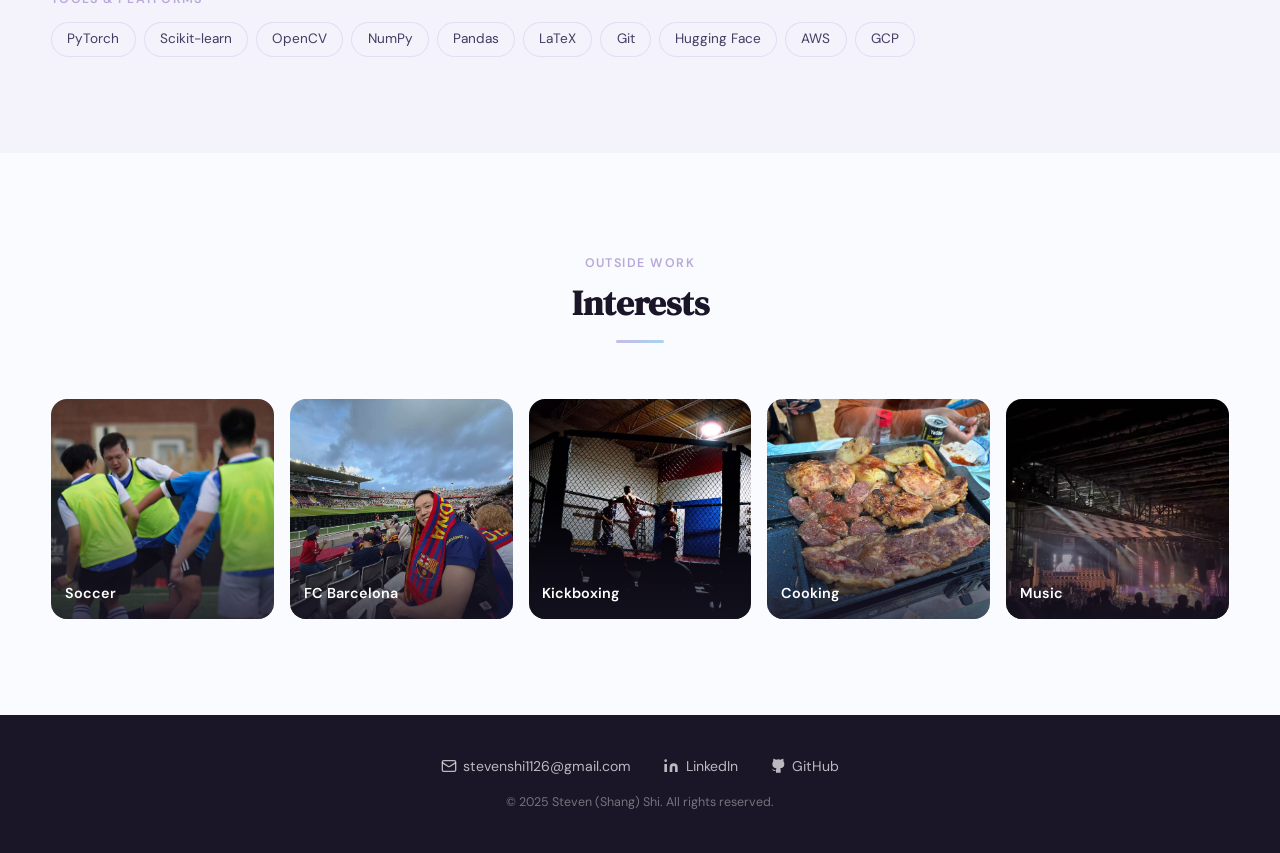
==== commit 0001f1f1: "edits" ====
--- a/index.html
+++ b/index.html
@@ -28,7 +28,7 @@
   <!-- ── Hero ── -->
   <section class="hero hero-split">
     <div class="hero-split-photo">
-      <img src="Images/General Photos/graduation.jpg" alt="Steven Shi" />
+      <img src="Images\General Photos\personal picture.jpg" alt="Steven Shi" />
     </div>
     <div class="hero-split-content">
       <h1>Steven (Shang) Shi</h1>
@@ -83,7 +83,7 @@
           <img src="Images/General Photos/hatthrow.jpg" alt="Graduation hat throw" />
         </div>
         <div class="edu-photo-wrap">
-          <img src="Images/General Photos/graduation_dad.jpg" alt="Graduation" />
+          <img src="Images/General Photos/graduation.jpg" alt="Graduation" />
         </div>
       </div>
     </div>
--- a/css/style.css
+++ b/css/style.css
@@ -11,7 +11,7 @@
   --white:          #FAFBFF;
   --surface:        #F4F2FB;
   --text-primary:   #1A1628;
-  --text-secondary: #5A5473;
+  --text-secondary: #443C61;
   --text-muted:     #8B84A3;
   --border:         rgba(180, 160, 220, 0.25);
   --shadow-soft:    0 4px 24px rgba(180, 160, 220, 0.18);
@@ -102,8 +102,8 @@
 
 /* ─── Section Layout ─────────────────────────────────────────── */
 .section {
-  padding: 6rem 5%;
-  max-width: 1100px;
+  padding: 6rem 4%;
+  max-width: 1360px;
   margin: 0 auto;
 }
 .section-header {
@@ -365,9 +365,9 @@
   display: grid;
   grid-template-columns: 1fr;
   gap: 1.5rem;
-  max-width: 1200px;
+  max-width: 1360px;
   margin: 0 auto;
-  padding: 3rem 5% 5rem;
+  padding: 3rem 4% 5rem;
 }
 .project-card {
   border: 1px solid var(--border);
@@ -572,6 +572,62 @@
 }
 .exp-phase-body { font-size: 0.88rem; color: var(--text-secondary); line-height: 1.75; }
 
+/* ─── Feature Rows (text + photo side-by-side) ───────────────── */
+.exp-feature-row {
+  display: grid;
+  grid-template-columns: 1fr 1fr;
+  gap: 3rem;
+  align-items: center;
+}
+.exp-feature-photo {
+  border-radius: var(--radius);
+  overflow: hidden;
+  height: 340px;
+  box-shadow: var(--shadow-soft);
+  border: 1px solid var(--border);
+}
+.exp-feature-photo img {
+  width: 100%; height: 100%;
+  object-fit: cover; display: block;
+  transition: transform 0.4s ease;
+}
+.exp-feature-photo:hover img { transform: scale(1.04); }
+.exp-feature-label {
+  font-size: 0.75rem; font-weight: 600; letter-spacing: 0.1em;
+  text-transform: uppercase; color: var(--lavender-deep); margin-bottom: 0.5rem;
+}
+.exp-feature-heading {
+  font-family: 'DM Serif Display', serif;
+  font-size: 1.3rem; margin-bottom: 0.9rem;
+}
+.exp-feature-body { font-size: 0.92rem; color: var(--text-secondary); line-height: 1.85; }
+
+/* ─── Events Layout ──────────────────────────────────────────── */
+.events-layout {
+  display: grid;
+  grid-template-columns: 1fr 1fr;
+  gap: 3rem;
+  align-items: start;
+}
+.events-photo-stack {
+  display: grid;
+  grid-template-columns: 1fr 1fr;
+  gap: 0.75rem;
+}
+.events-photo-item {
+  border-radius: var(--radius-sm);
+  overflow: hidden;
+  border: 1px solid var(--border);
+}
+.events-photo-item img {
+  width: 100%; height: 160px;
+  object-fit: cover; display: block;
+  transition: transform 0.35s ease;
+}
+.events-photo-item:hover img { transform: scale(1.04); }
+.events-photo-item.span-full { grid-column: 1 / -1; }
+.events-photo-item.span-full img { height: 210px; }
+
 /* ─── AUBO Photo Gallery ─────────────────────────────────────── */
 .aubo-gallery {
   display: grid;
@@ -593,6 +649,32 @@
 .aubo-gallery-label {
   position: absolute; bottom: 0; left: 0; right: 0;
   padding: 1rem; font-size: 0.88rem; font-weight: 600; color: white;
+}
+
+/* ─── Application Photo Grid (natural aspect ratio, no crop) ─── */
+.exp-app-photo-grid {
+  display: grid;
+  grid-template-columns: repeat(3, 1fr);
+  gap: 1rem;
+  margin-top: 2rem;
+}
+.exp-app-photo-item {
+  border-radius: var(--radius-sm);
+  overflow: hidden;
+  border: 1px solid var(--border);
+  transition: transform 0.3s ease, box-shadow 0.3s ease;
+}
+.exp-app-photo-item:hover { transform: translateY(-3px); box-shadow: var(--shadow-soft); }
+.exp-app-photo-item img {
+  width: 100%; height: auto; display: block;
+  transition: transform 0.35s ease;
+}
+.exp-app-photo-item:hover img { transform: scale(1.03); }
+.exp-app-photo-caption {
+  padding: 0.45rem 0.75rem;
+  font-size: 0.72rem; font-weight: 600; letter-spacing: 0.07em;
+  text-transform: uppercase; color: var(--text-muted);
+  background: var(--surface); border-top: 1px solid var(--border);
 }
 
 /* ─── Event Chips ────────────────────────────────────────────── */
@@ -636,4 +718,8 @@
   .exp-phase-grid { grid-template-columns: 1fr; }
   .aubo-gallery { grid-template-columns: repeat(2, 1fr); }
   .aubo-gallery-item { height: 180px; }
-}
+  .exp-feature-row { grid-template-columns: 1fr; gap: 1.5rem; }
+  .exp-feature-photo { height: 240px; }
+  .events-layout { grid-template-columns: 1fr; gap: 2rem; }
+  .exp-app-photo-grid { grid-template-columns: 1fr; }
+}
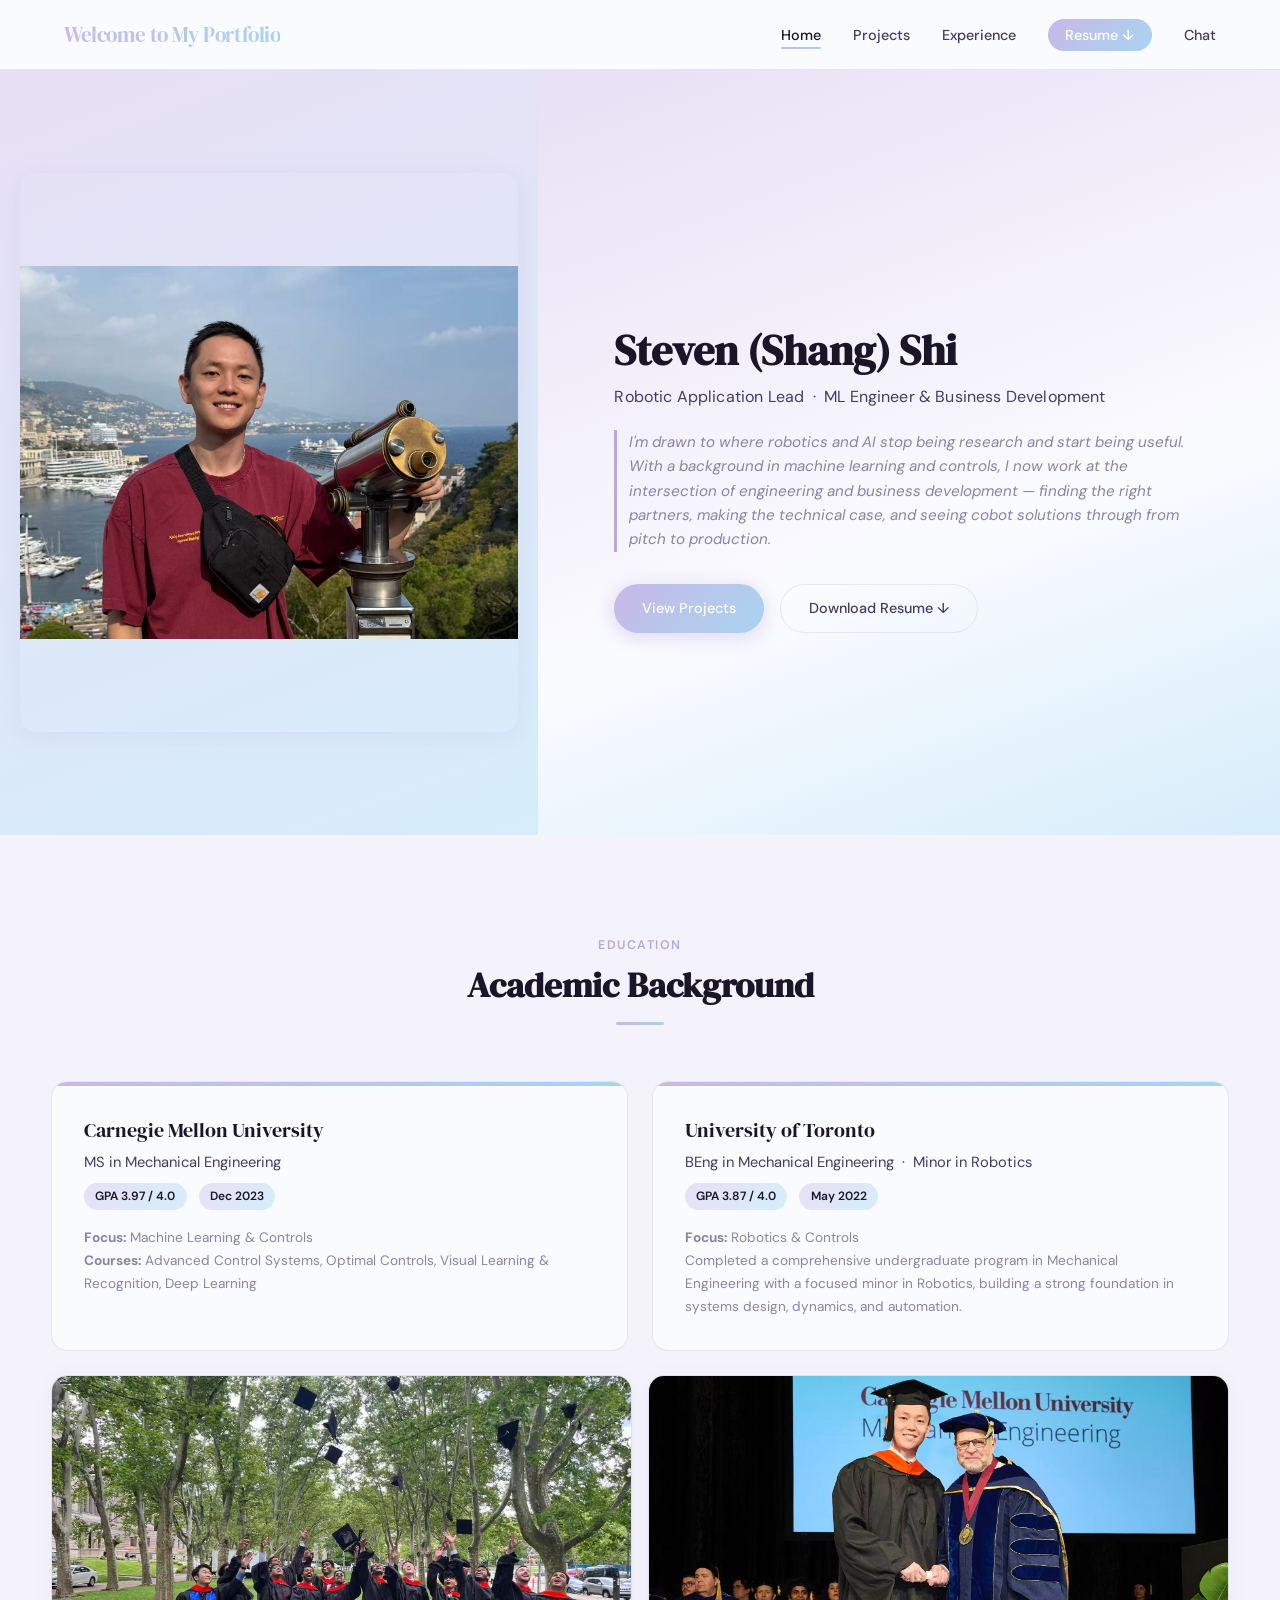
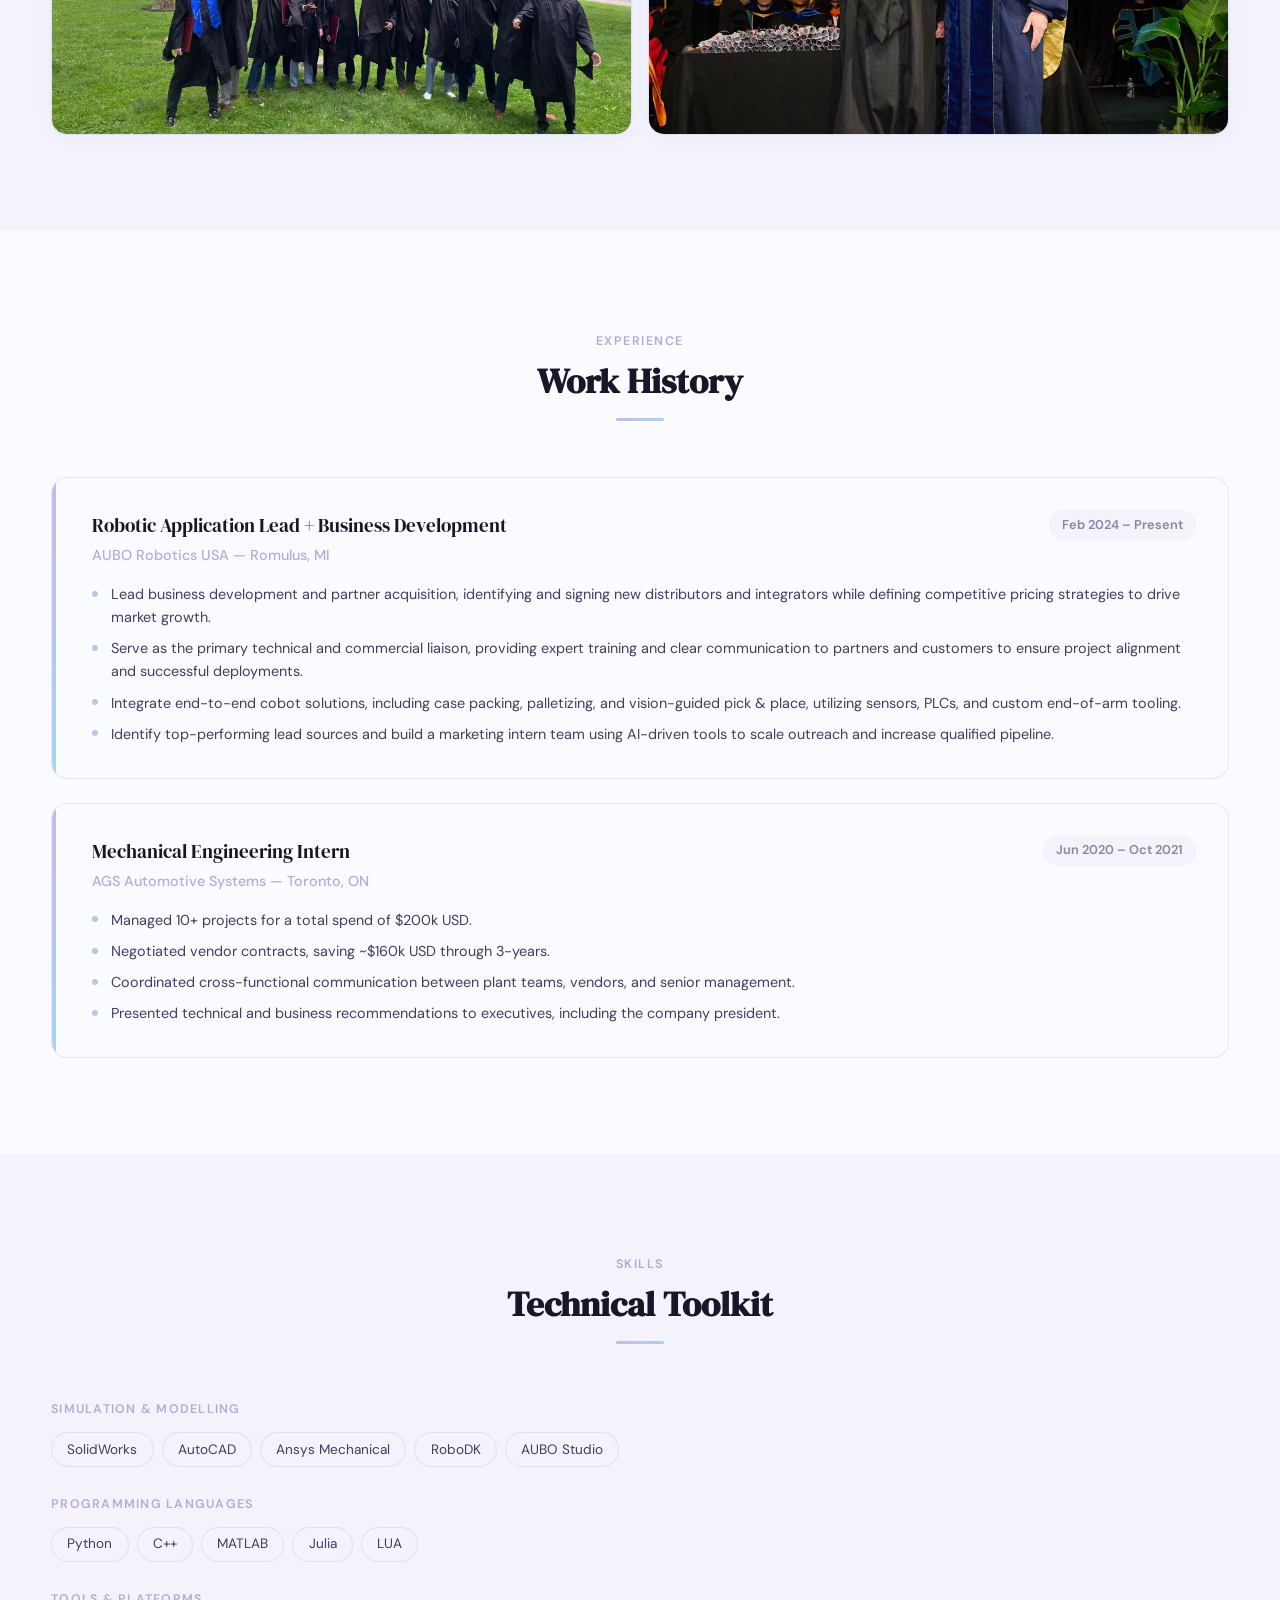
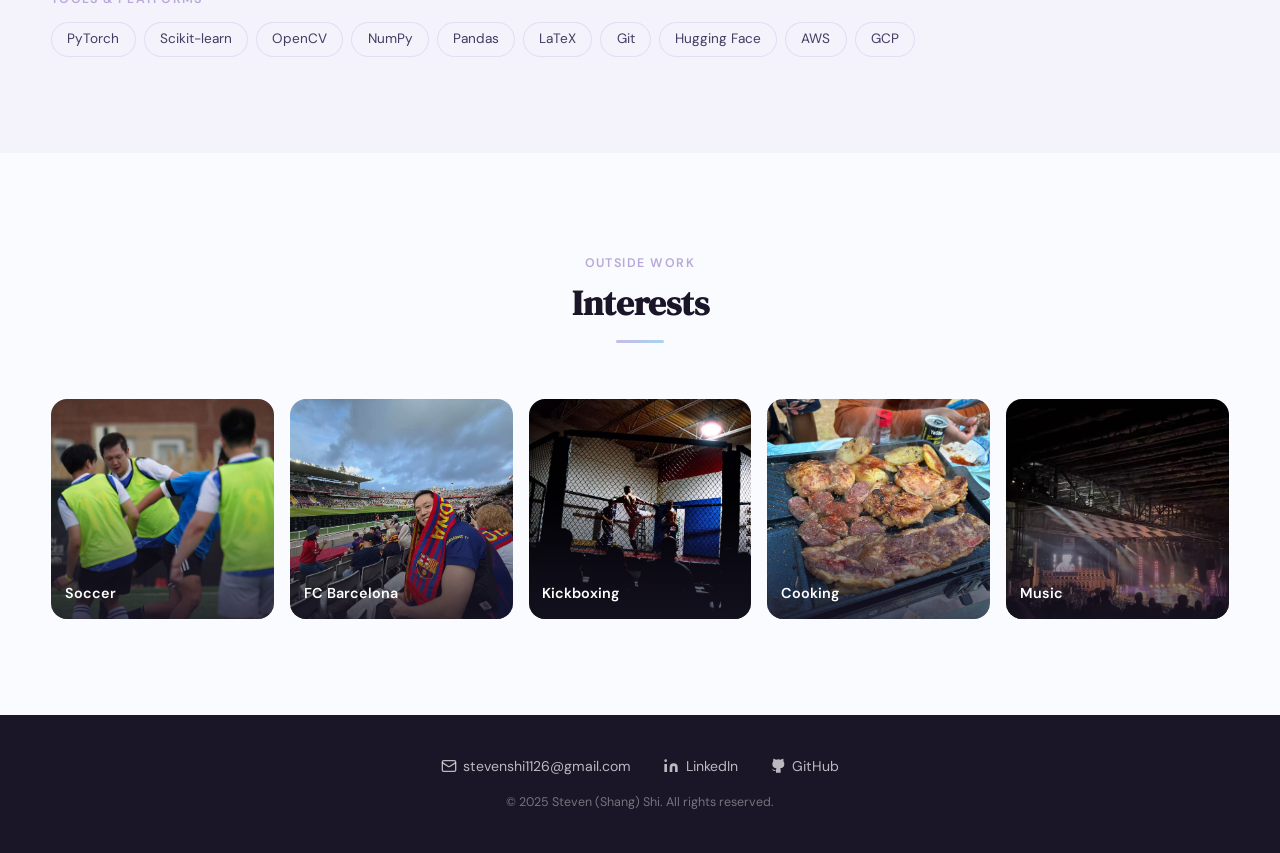
==== commit b9efd096: "update resume" ====
--- a/index.html
+++ b/index.html
@@ -36,7 +36,7 @@
       <p class="hero-bio">I'm drawn to where robotics and AI stop being research and start being useful. With a background in machine learning and controls, I now work at the intersection of engineering and business development — finding the right partners, making the technical case, and seeing cobot solutions through from pitch to production.</p>
       <div class="hero-cta-row">
         <a href="projects.html" class="btn btn-primary">View Projects</a>
-        <a href="Shang (Steven) Shi Resume 2025 - Technical.pdf" target="_blank" class="btn btn-ghost">Download Resume ↓</a>
+        <a href="Shang (Steven) Shi Resume 2026.pdf" target="_blank" class="btn btn-ghost">Download Resume ↓</a>
       </div>
     </div>
   </section>
@@ -100,7 +100,7 @@
       <div class="exp-card">
         <div class="exp-header">
           <div>
-            <div class="exp-role">Robotic Application Lead</div>
+            <div class="exp-role">Robotic Application Lead + Business Development</div>
             <div class="exp-company">AUBO Robotics USA — Romulus, MI</div>
           </div>
           <span class="exp-period">Feb 2024 – Present</span>
--- a/css/style.css
+++ b/css/style.css
@@ -143,7 +143,7 @@
   padding: 1.25rem;
 }
 .hero-split-photo img {
-  height: 96%;
+  height: 77%;
   width: auto;
   max-width: 100%;
   object-fit: contain;
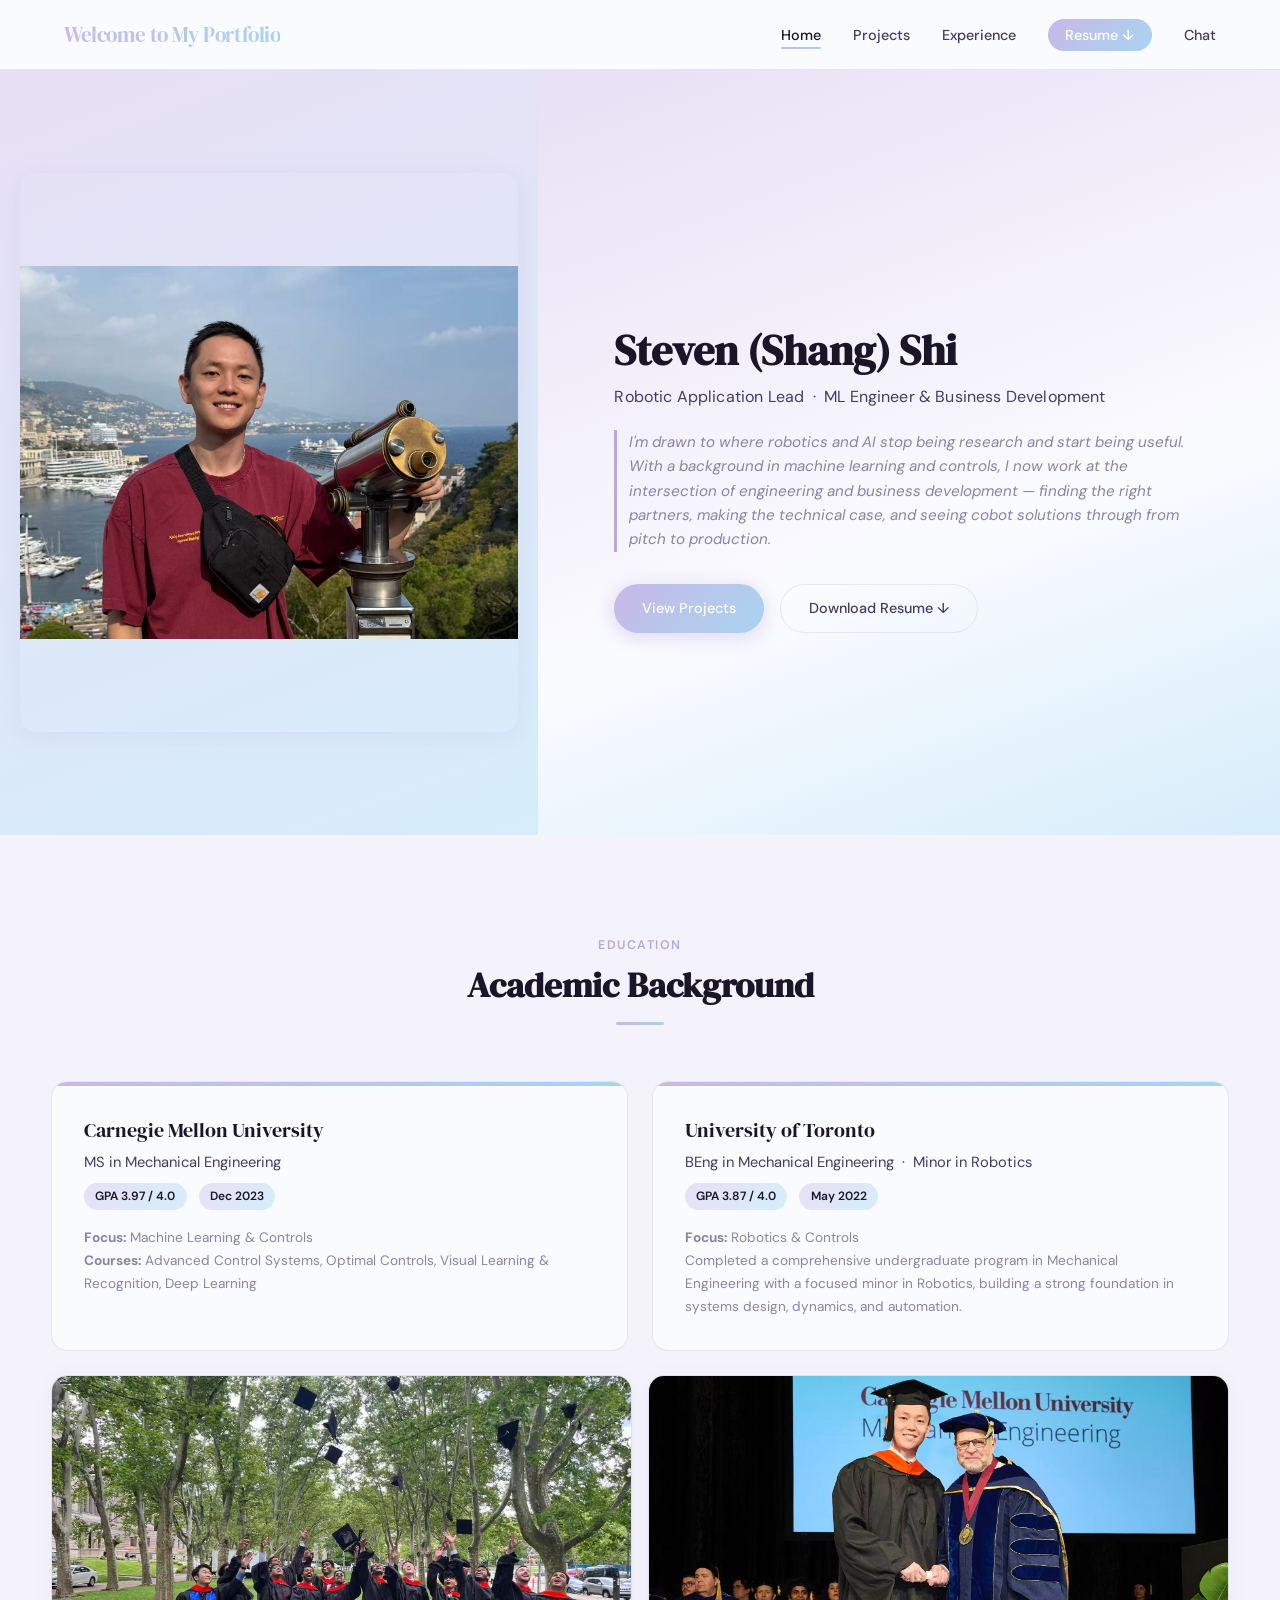
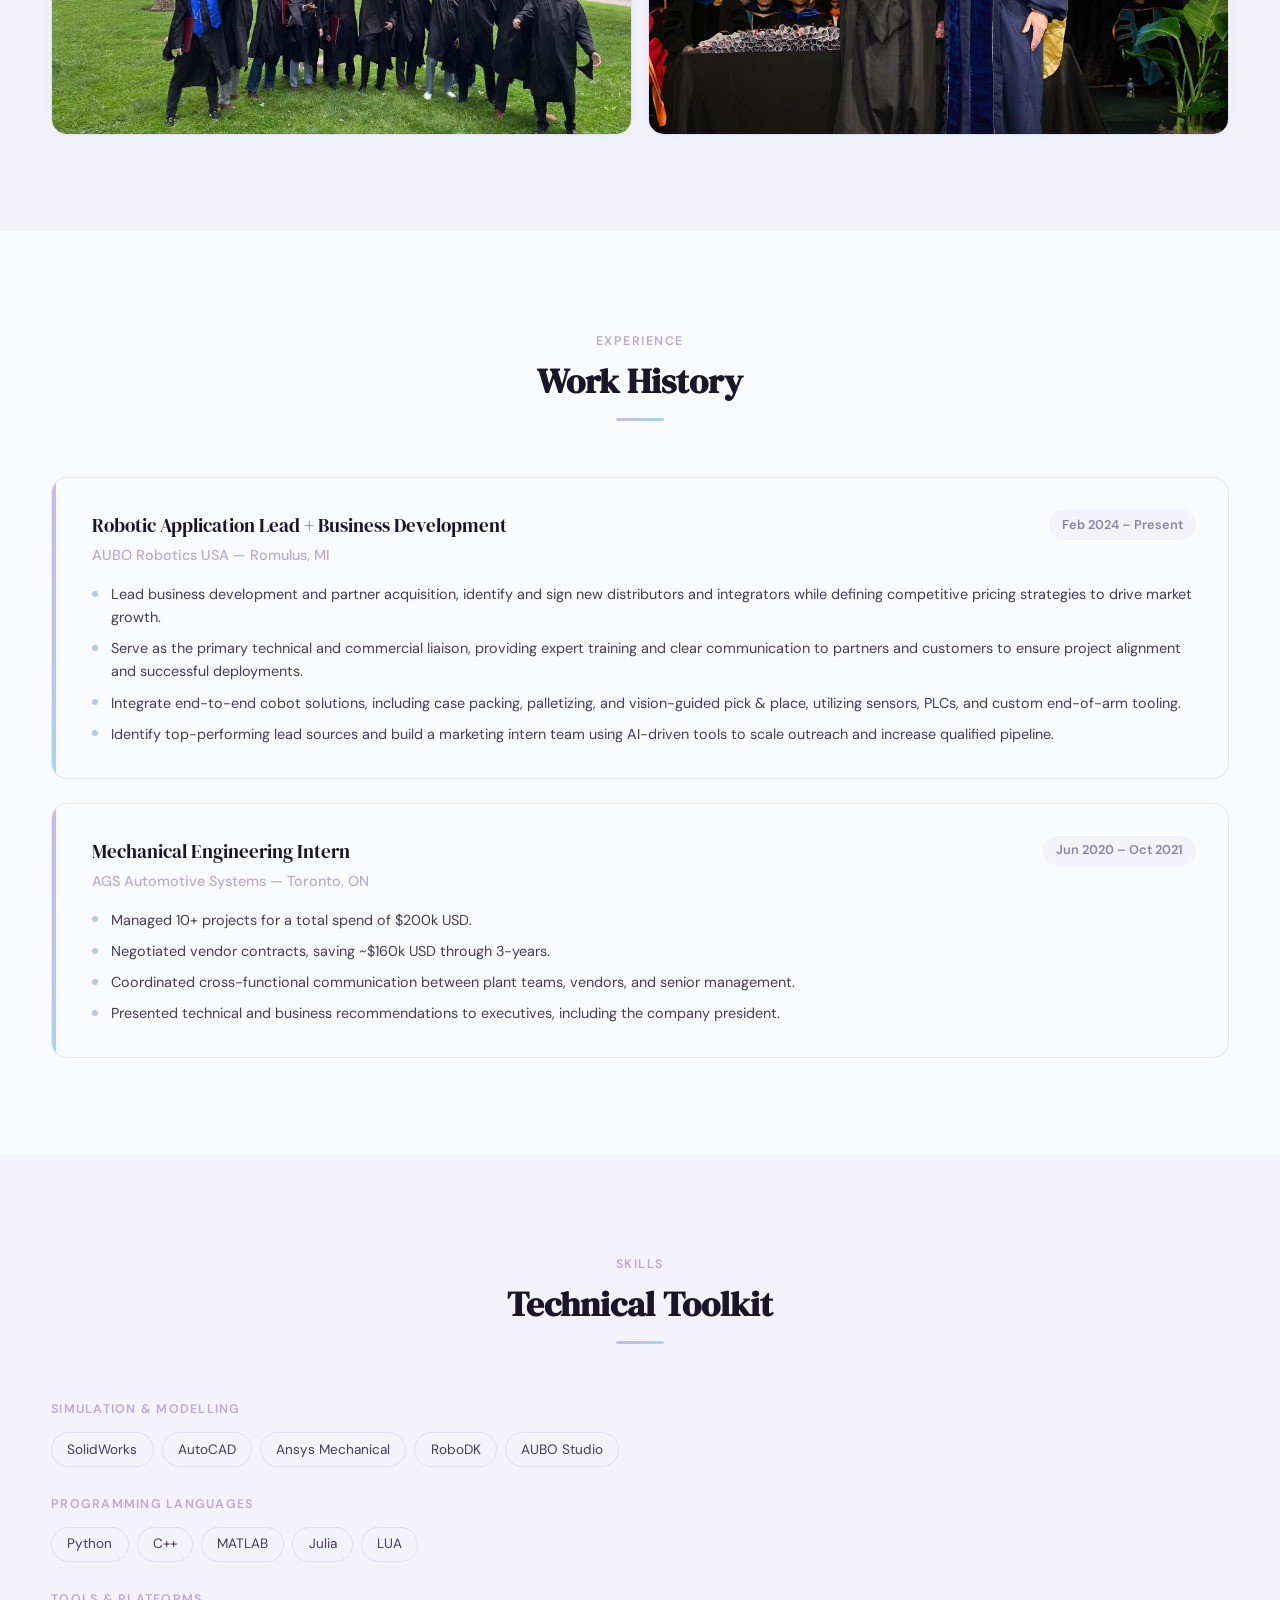
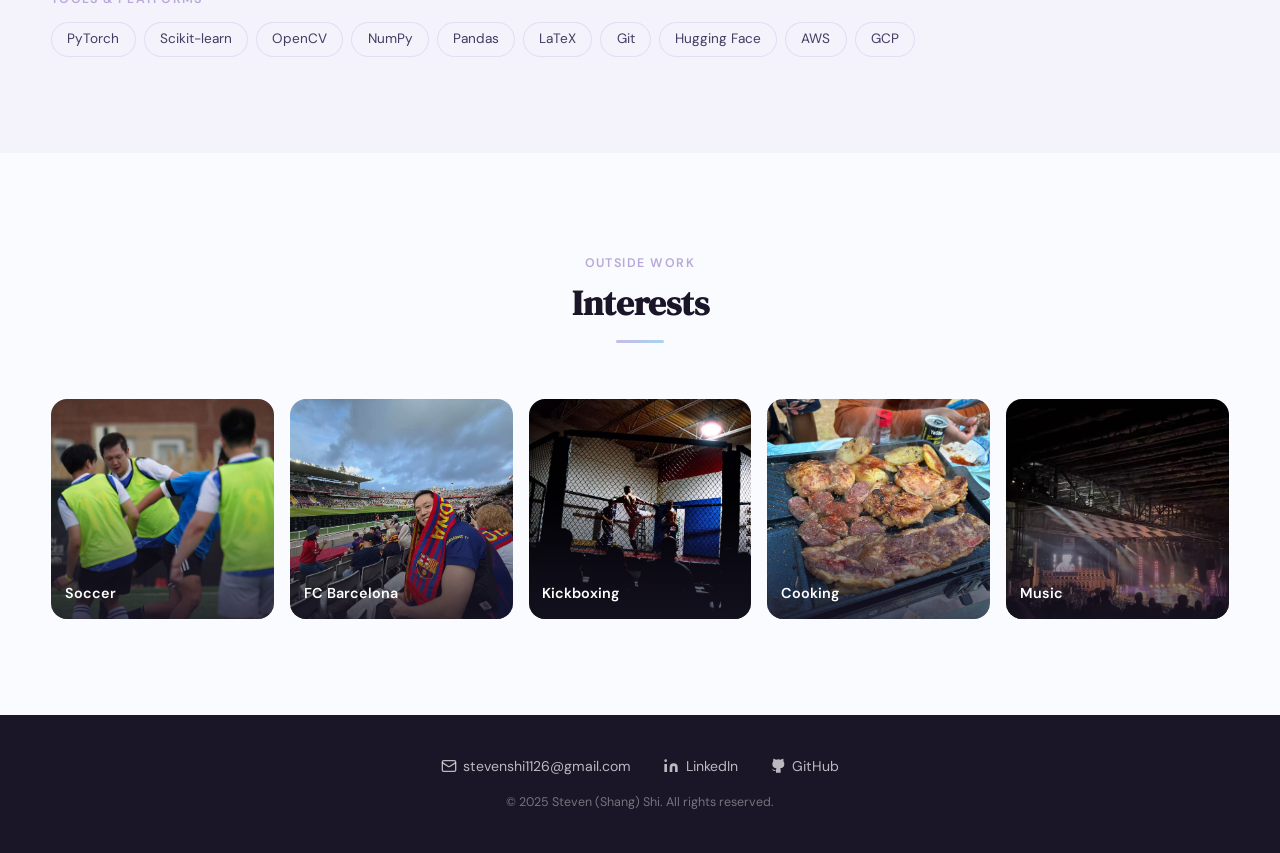
==== commit a55cd5cd: "push" ====
--- a/index.html
+++ b/index.html
@@ -18,7 +18,7 @@
     <li><a href="index.html">Home</a></li>
     <li><a href="projects.html">Projects</a></li>
     <li><a href="experience.html">Experience</a></li>
-    <li><a href="Shang (Steven) Shi Resume 2025 - Technical.pdf" target="_blank" class="nav-resume-btn">Resume ↓</a></li>
+    <li><a href="Shang (Steven) Shi Resume 2026.pdf" target="_blank" class="nav-resume-btn">Resume ↓</a></li>
     <li><a href="chat.html">Chat</a></li>
   </ul>
 </nav>
@@ -106,7 +106,7 @@
           <span class="exp-period">Feb 2024 – Present</span>
         </div>
         <ul class="exp-bullets">
-          <li>Lead business development and partner acquisition, identifying and signing new distributors and integrators while defining competitive pricing strategies to drive market growth.</li>
+          <li>Lead business development and partner acquisition, identify and sign new distributors and integrators while defining competitive pricing strategies to drive market growth.</li>
           <li>Serve as the primary technical and commercial liaison, providing expert training and clear communication to partners and customers to ensure project alignment and successful deployments.</li>
           <li>Integrate end-to-end cobot solutions, including case packing, palletizing, and vision-guided pick &amp; place, utilizing sensors, PLCs, and custom end-of-arm tooling.</li>
           <li>Identify top-performing lead sources and build a marketing intern team using AI-driven tools to scale outreach and increase qualified pipeline.</li>
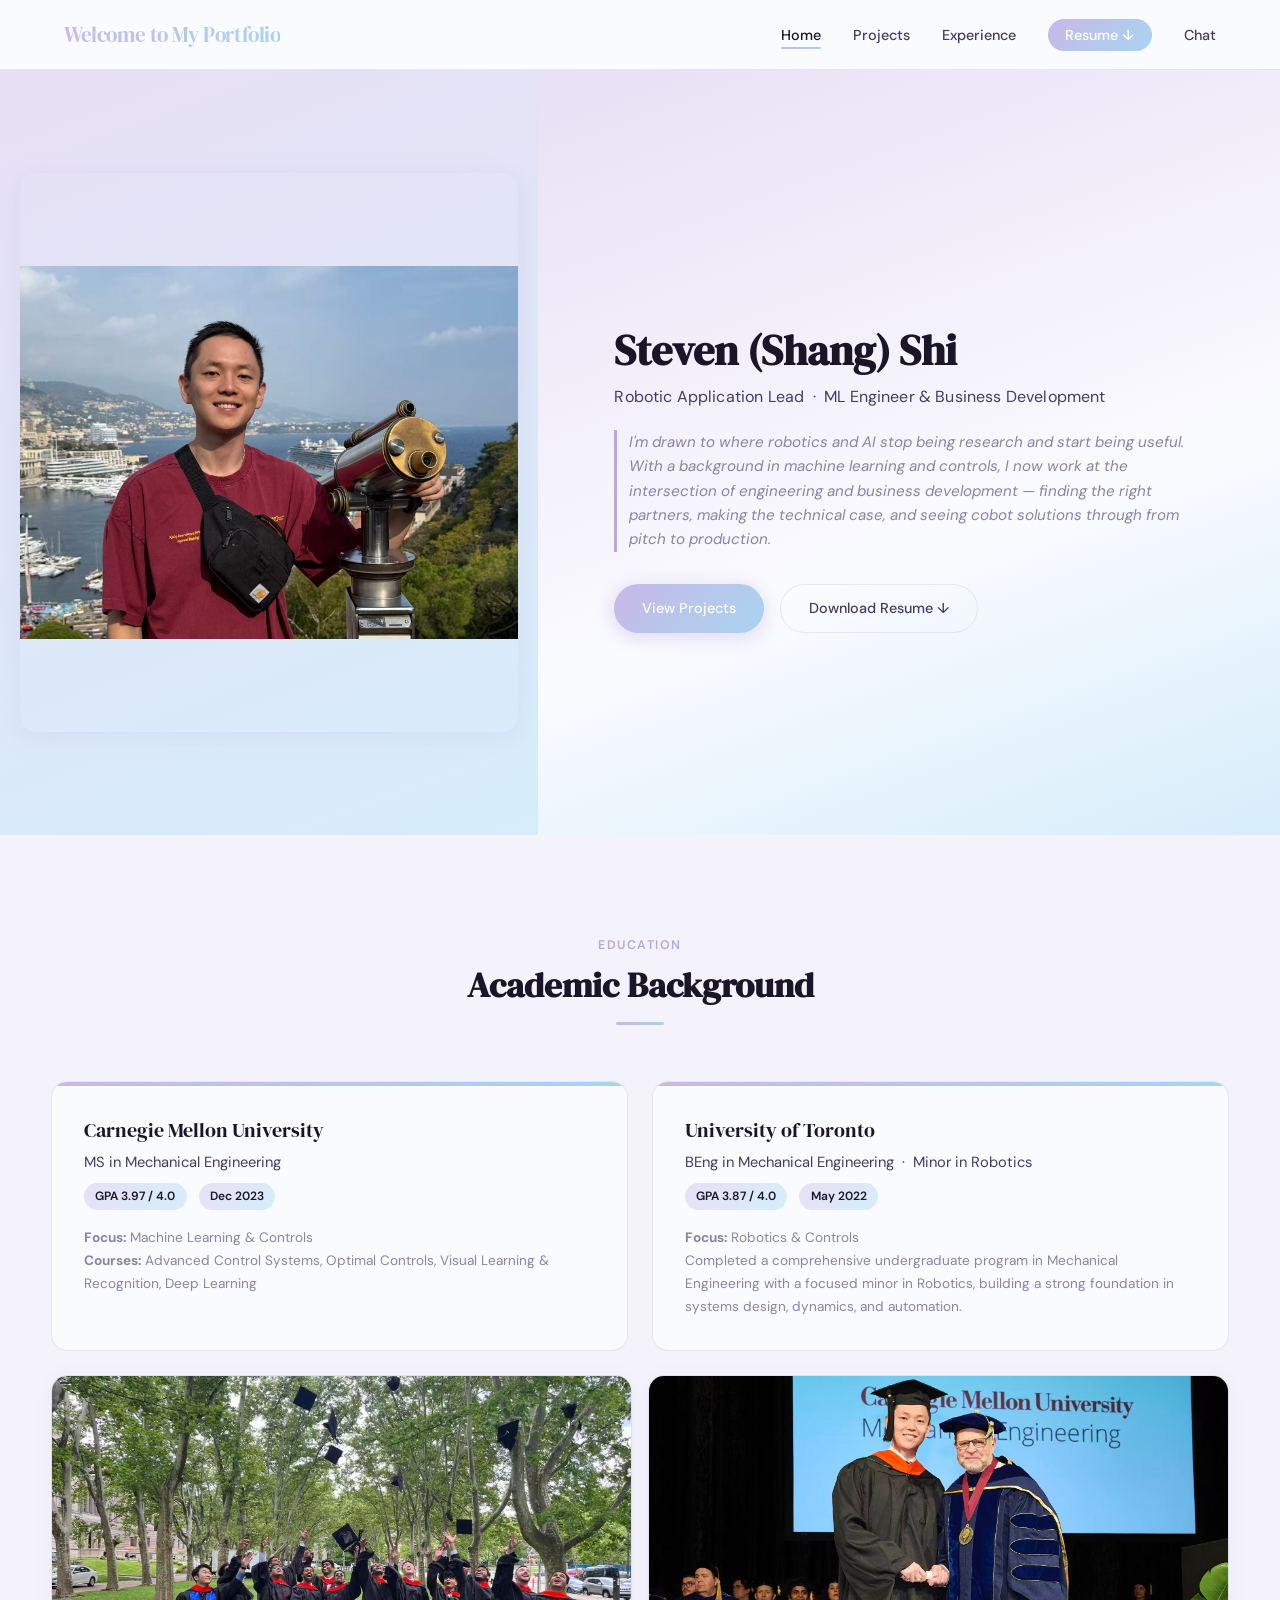
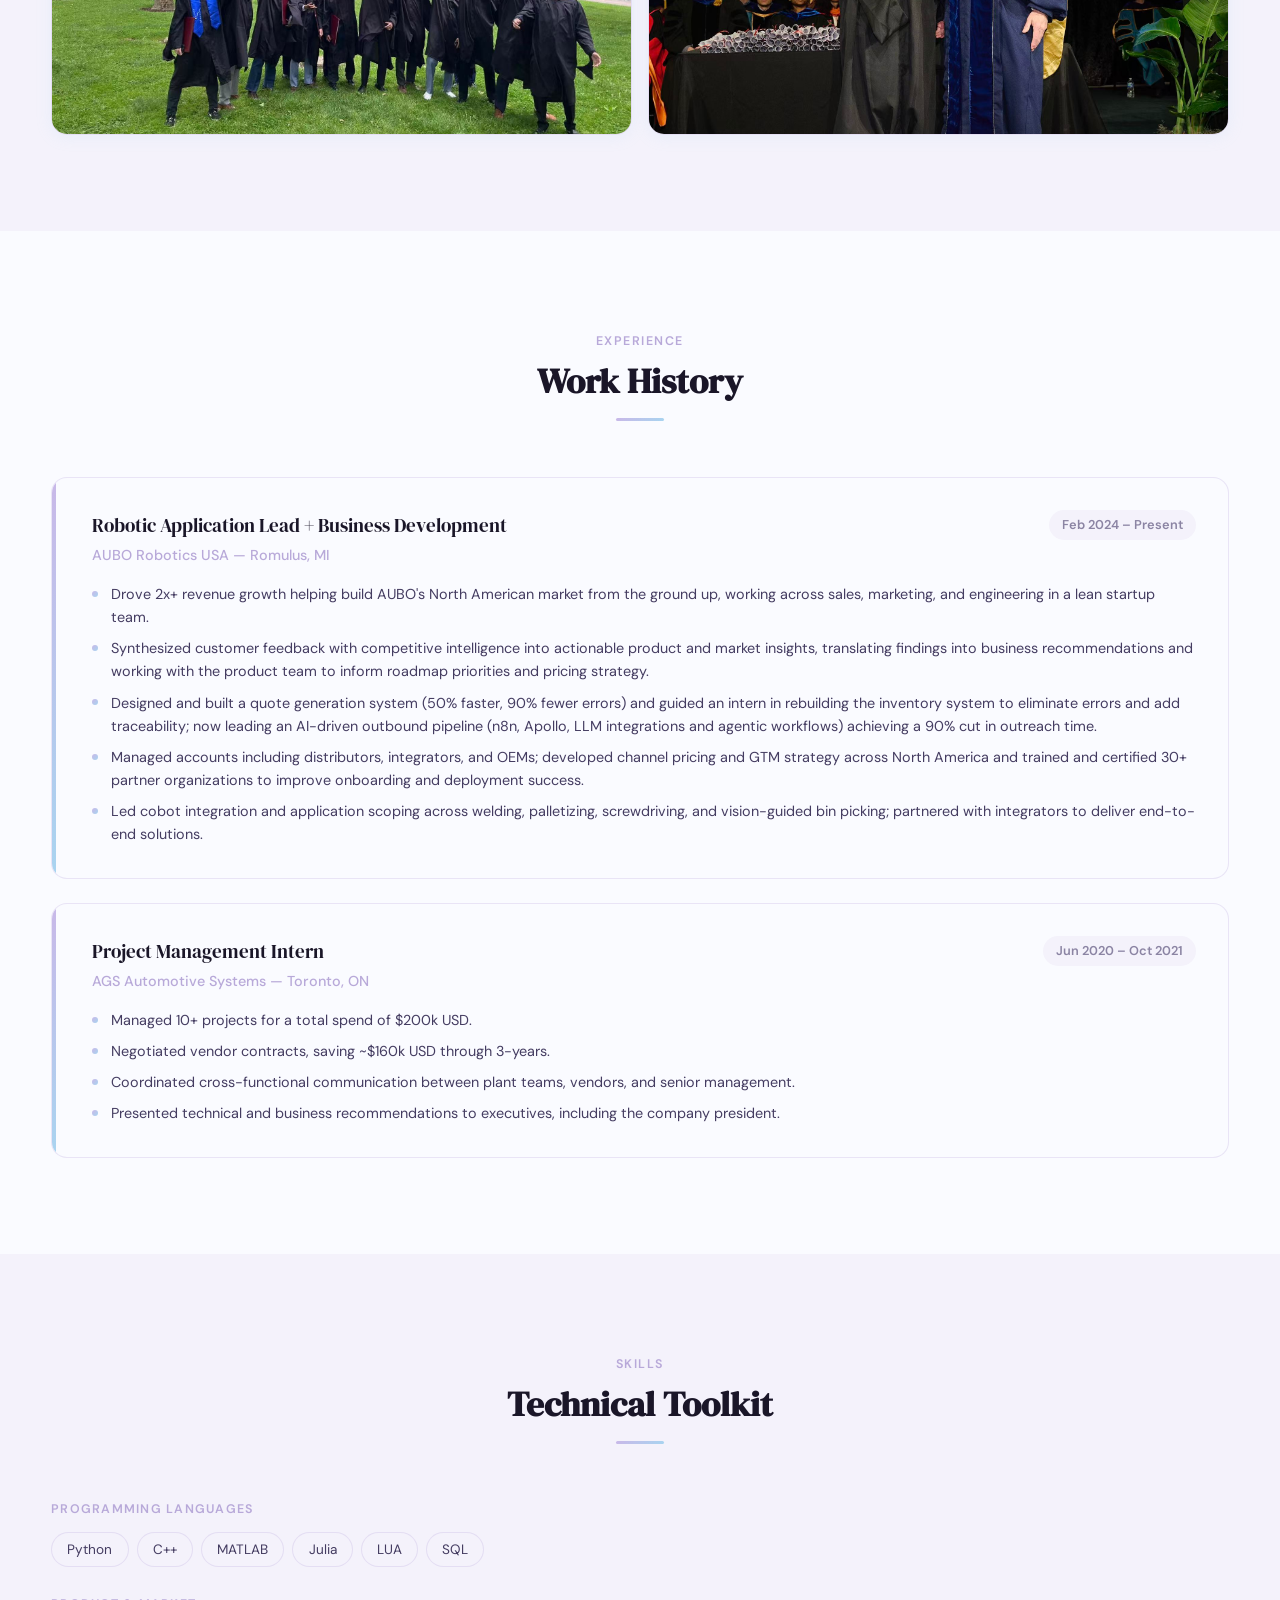
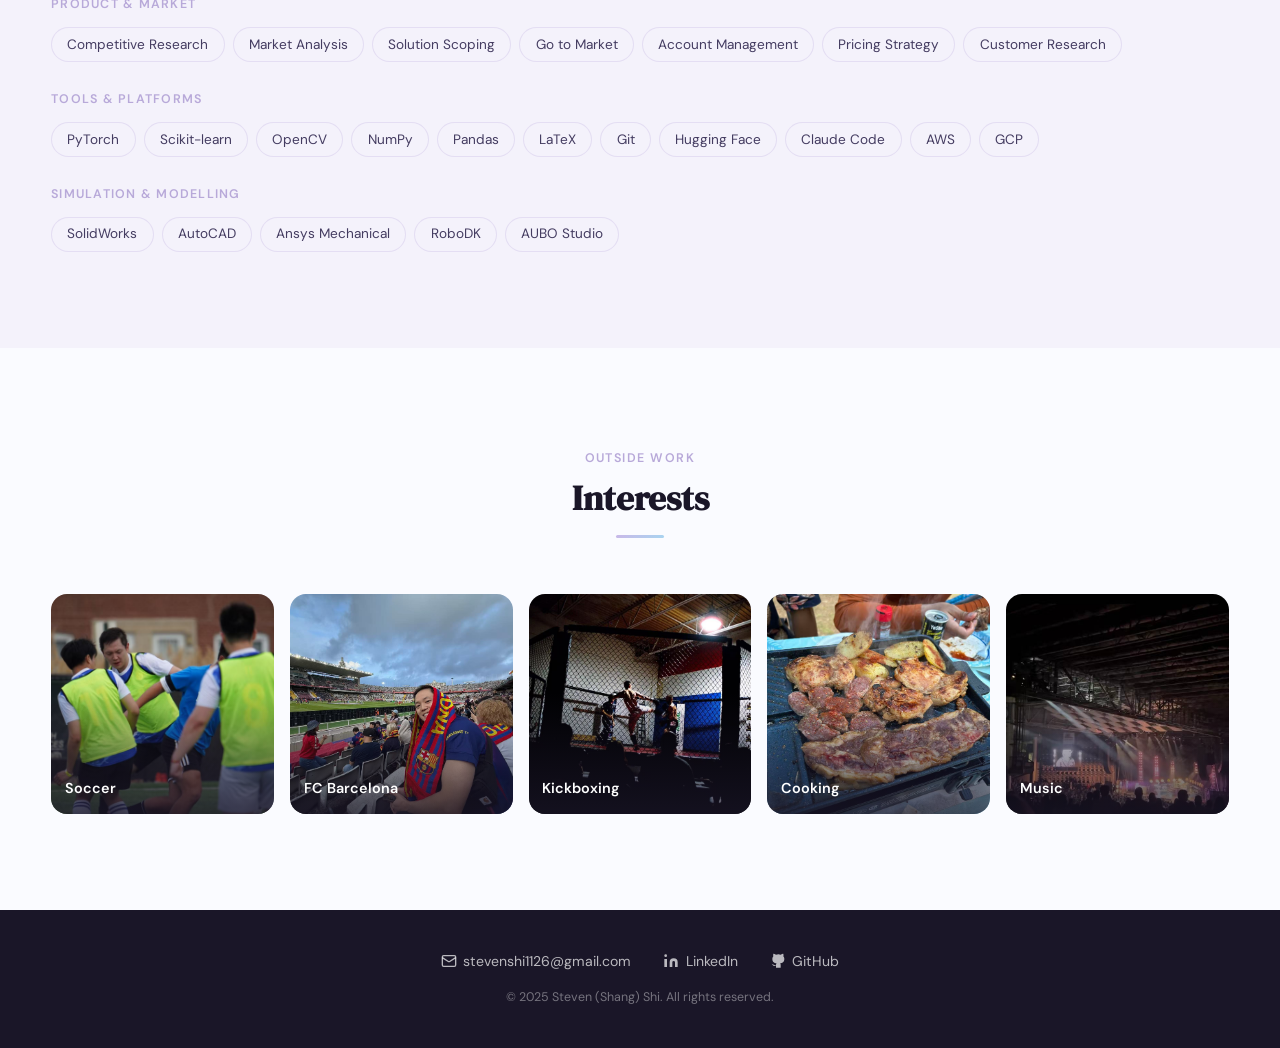
==== commit 4e390cf1: "update the home page with new info and updated the resume" ====
--- a/index.html
+++ b/index.html
@@ -106,16 +106,17 @@
           <span class="exp-period">Feb 2024 – Present</span>
         </div>
         <ul class="exp-bullets">
-          <li>Lead business development and partner acquisition, identify and sign new distributors and integrators while defining competitive pricing strategies to drive market growth.</li>
-          <li>Serve as the primary technical and commercial liaison, providing expert training and clear communication to partners and customers to ensure project alignment and successful deployments.</li>
-          <li>Integrate end-to-end cobot solutions, including case packing, palletizing, and vision-guided pick &amp; place, utilizing sensors, PLCs, and custom end-of-arm tooling.</li>
-          <li>Identify top-performing lead sources and build a marketing intern team using AI-driven tools to scale outreach and increase qualified pipeline.</li>
+          <li>Drove 2x+ revenue growth helping build AUBO's North American market from the ground up, working across sales, marketing, and engineering in a lean startup team.</li>
+          <li>Synthesized customer feedback with competitive intelligence into actionable product and market insights, translating findings into business recommendations and working with the product team to inform roadmap priorities and pricing strategy.</li>
+          <li>Designed and built a quote generation system (50% faster, 90% fewer errors) and guided an intern in rebuilding the inventory system to eliminate errors and add traceability; now leading an AI-driven outbound pipeline (n8n, Apollo, LLM integrations and agentic workflows) achieving a 90% cut in outreach time.</li>
+          <li>Managed accounts including distributors, integrators, and OEMs; developed channel pricing and GTM strategy across North America and trained and certified 30+ partner organizations to improve onboarding and deployment success.</li>
+          <li>Led cobot integration and application scoping across welding, palletizing, screwdriving, and vision-guided bin picking; partnered with integrators to deliver end-to-end solutions.</li>
         </ul>
       </div>
       <div class="exp-card">
         <div class="exp-header">
           <div>
-            <div class="exp-role">Mechanical Engineering Intern</div>
+            <div class="exp-role">Project Management Intern</div>
             <div class="exp-company">AGS Automotive Systems — Toronto, ON</div>
           </div>
           <span class="exp-period">Jun 2020 – Oct 2021</span>
@@ -138,16 +139,7 @@
         <h2>Technical Toolkit</h2>
         <div class="section-divider"></div>
       </div>
-      <div class="skills-group">
-        <div class="skills-cat">Simulation &amp; Modelling</div>
-        <div class="skills-tags">
-          <span class="skill-tag">SolidWorks</span>
-          <span class="skill-tag">AutoCAD</span>
-          <span class="skill-tag">Ansys Mechanical</span>
-          <span class="skill-tag">RoboDK</span>
-          <span class="skill-tag">AUBO Studio</span>
-        </div>
-      </div>
+      
       <div class="skills-group">
         <div class="skills-cat">Programming Languages</div>
         <div class="skills-tags">
@@ -156,6 +148,19 @@
           <span class="skill-tag">MATLAB</span>
           <span class="skill-tag">Julia</span>
           <span class="skill-tag">LUA</span>
+          <span class="skill-tag">SQL</span>
+        </div>
+      </div>
+      <div class="skills-group">
+        <div class="skills-cat">Product & Market</div>
+        <div class="skills-tags">
+          <span class="skill-tag">Competitive Research</span>
+          <span class="skill-tag">Market Analysis</span>
+          <span class="skill-tag">Solution Scoping</span>
+          <span class="skill-tag">Go to Market</span>
+          <span class="skill-tag">Account Management</span>
+          <span class="skill-tag">Pricing Strategy</span>
+          <span class="skill-tag">Customer Research</span>
         </div>
       </div>
       <div class="skills-group">
@@ -169,8 +174,19 @@
           <span class="skill-tag">LaTeX</span>
           <span class="skill-tag">Git</span>
           <span class="skill-tag">Hugging Face</span>
+          <span class="skill-tag">Claude Code</span>
           <span class="skill-tag">AWS</span>
           <span class="skill-tag">GCP</span>
+        </div>
+      </div>
+      <div class="skills-group">
+        <div class="skills-cat">Simulation &amp; Modelling</div>
+        <div class="skills-tags">
+          <span class="skill-tag">SolidWorks</span>
+          <span class="skill-tag">AutoCAD</span>
+          <span class="skill-tag">Ansys Mechanical</span>
+          <span class="skill-tag">RoboDK</span>
+          <span class="skill-tag">AUBO Studio</span>
         </div>
       </div>
     </div>
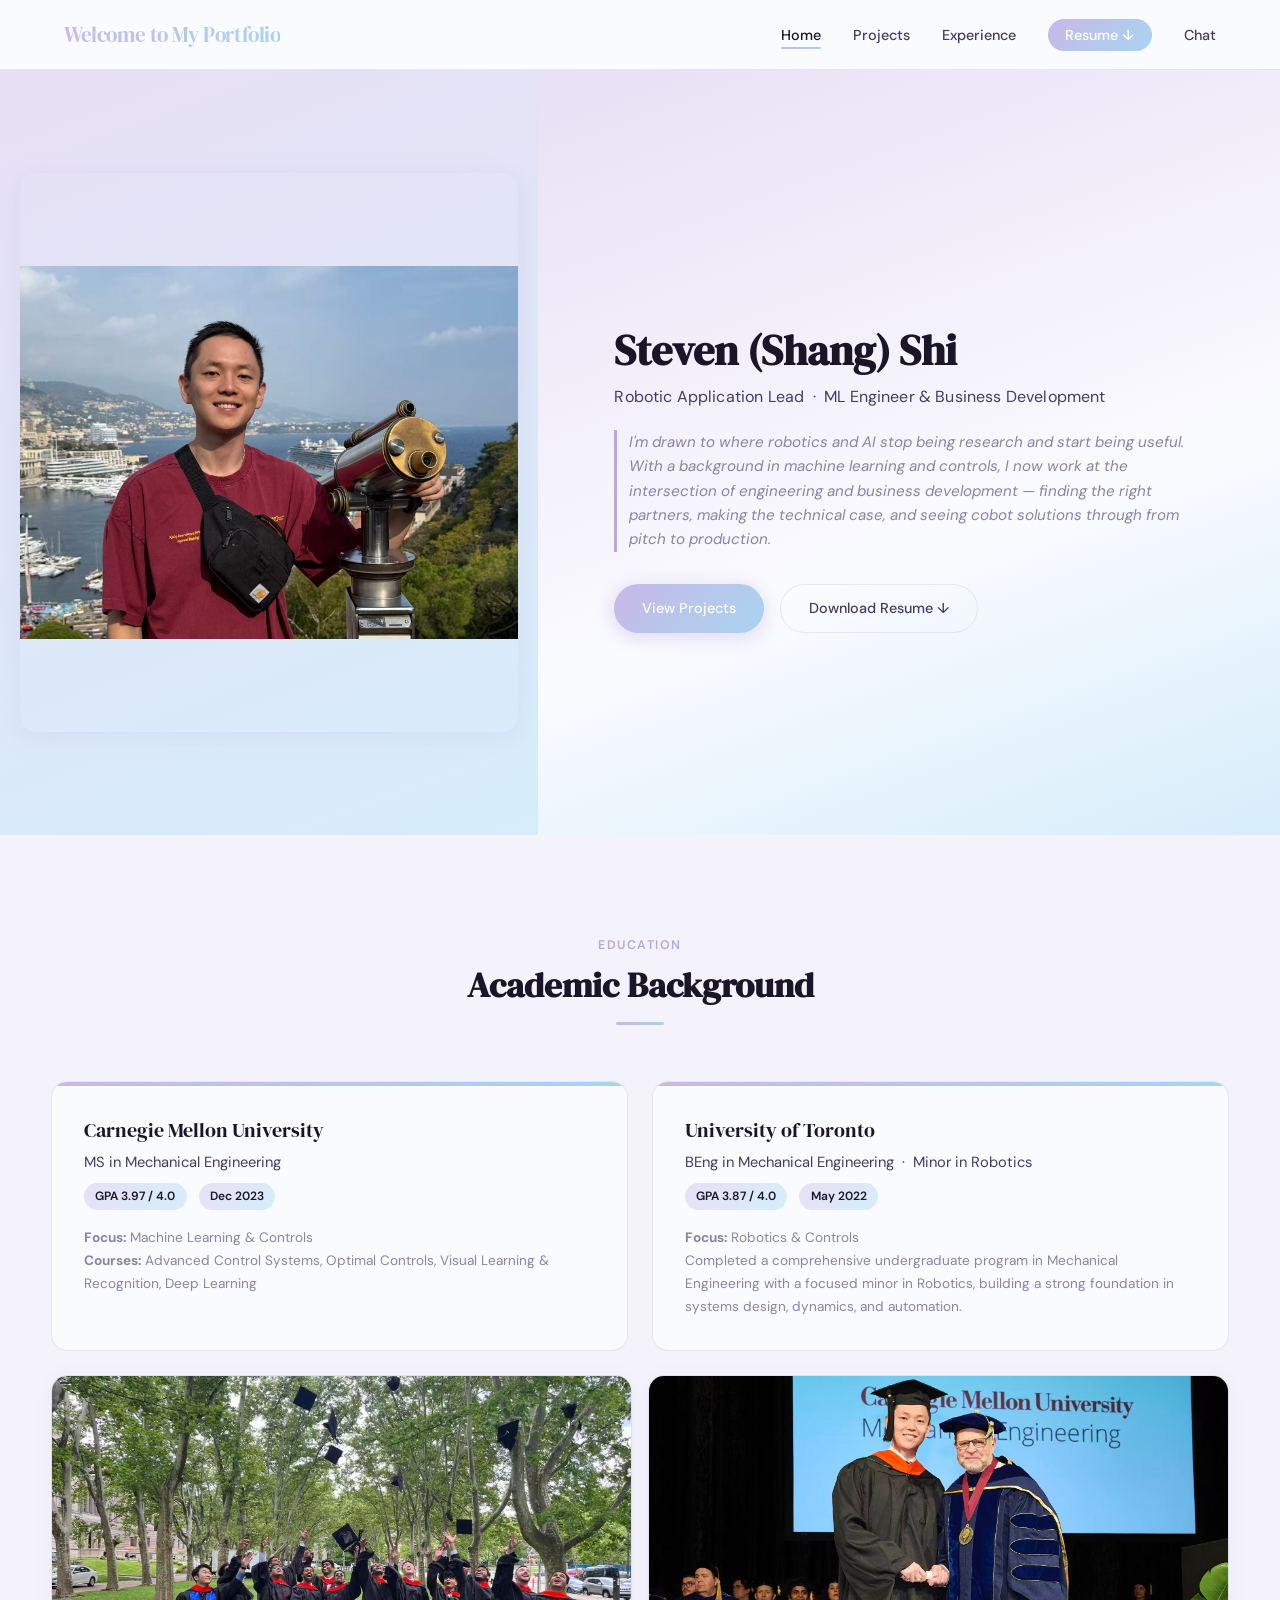
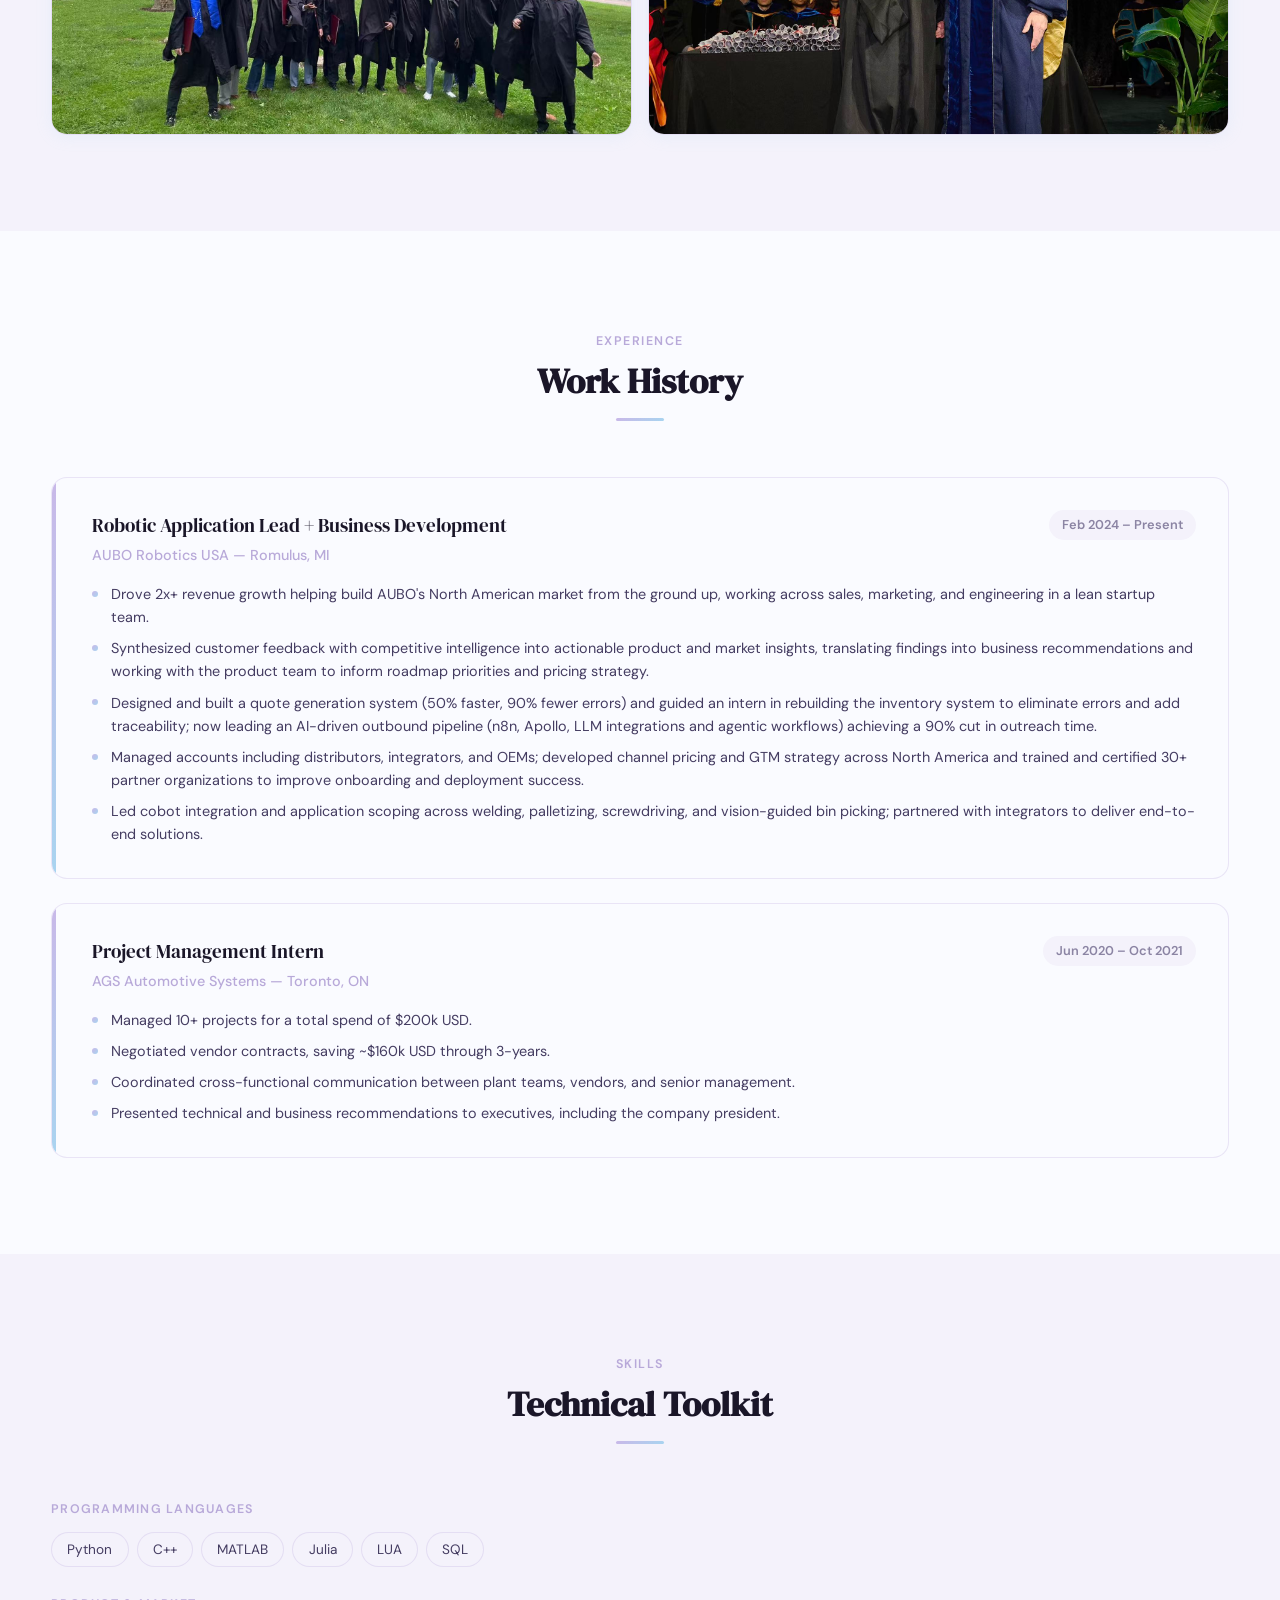
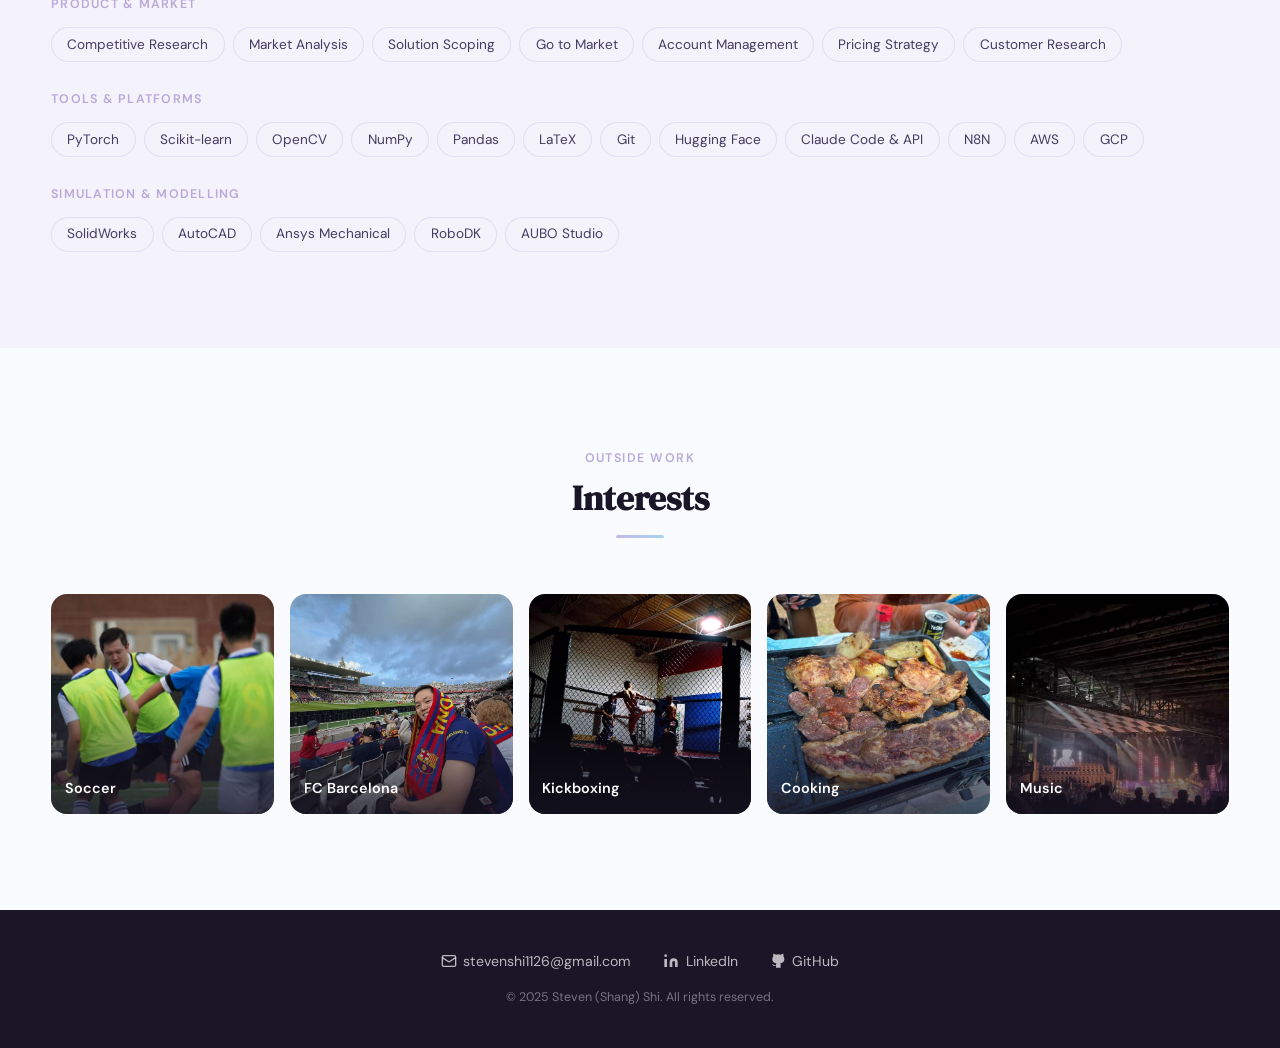
==== commit ed131123: "included ACSI project" ====
--- a/index.html
+++ b/index.html
@@ -18,7 +18,7 @@
     <li><a href="index.html">Home</a></li>
     <li><a href="projects.html">Projects</a></li>
     <li><a href="experience.html">Experience</a></li>
-    <li><a href="Shang (Steven) Shi Resume 2026.pdf" target="_blank" class="nav-resume-btn">Resume ↓</a></li>
+    <li><a href="Resume_Steven_Shang_Shi_2026.pdf" target="_blank" class="nav-resume-btn">Resume ↓</a></li>
     <li><a href="chat.html">Chat</a></li>
   </ul>
 </nav>
@@ -36,7 +36,7 @@
       <p class="hero-bio">I'm drawn to where robotics and AI stop being research and start being useful. With a background in machine learning and controls, I now work at the intersection of engineering and business development — finding the right partners, making the technical case, and seeing cobot solutions through from pitch to production.</p>
       <div class="hero-cta-row">
         <a href="projects.html" class="btn btn-primary">View Projects</a>
-        <a href="Shang (Steven) Shi Resume 2026.pdf" target="_blank" class="btn btn-ghost">Download Resume ↓</a>
+        <a href="Resume_Steven_Shang_Shi_2026.pdf" target="_blank" class="btn btn-ghost">Download Resume ↓</a>
       </div>
     </div>
   </section>
@@ -174,7 +174,8 @@
           <span class="skill-tag">LaTeX</span>
           <span class="skill-tag">Git</span>
           <span class="skill-tag">Hugging Face</span>
-          <span class="skill-tag">Claude Code</span>
+          <span class="skill-tag">Claude Code & API</span>
+          <span class="skill-tag">N8N</span>
           <span class="skill-tag">AWS</span>
           <span class="skill-tag">GCP</span>
         </div>
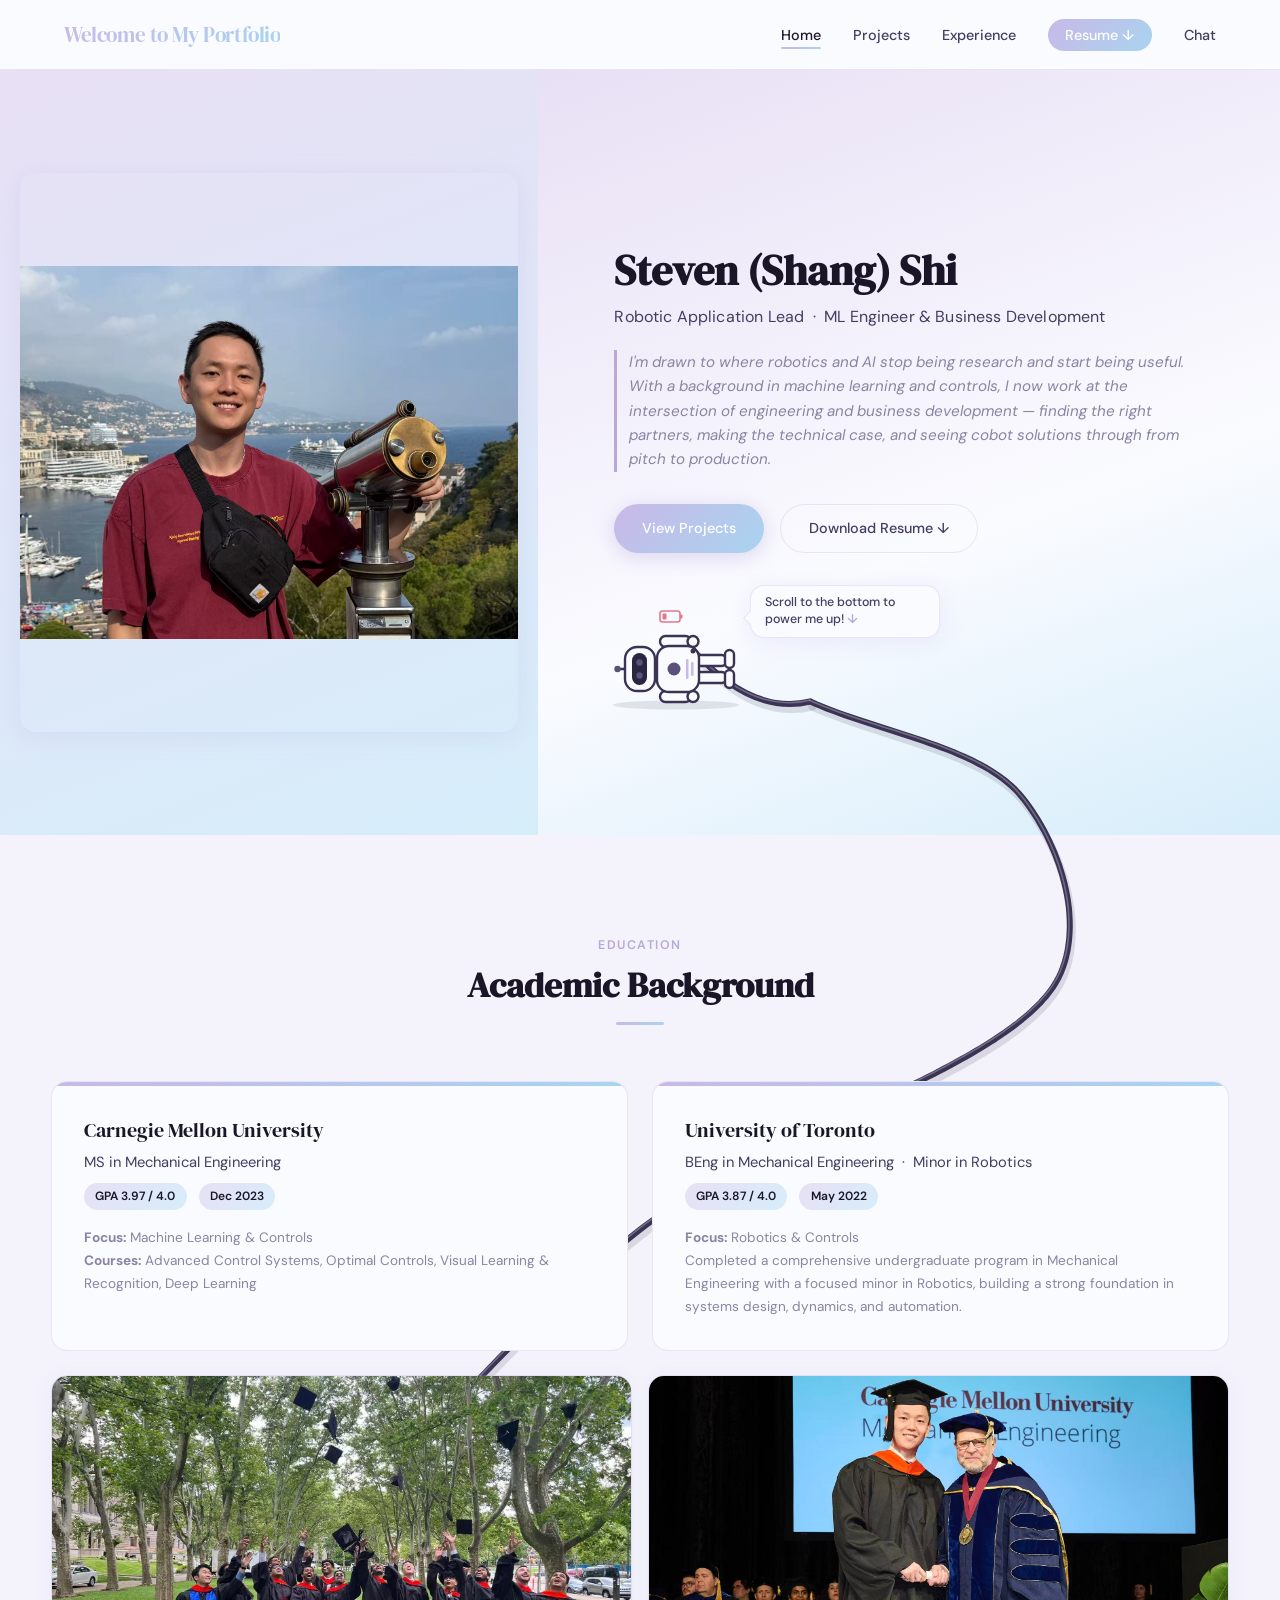
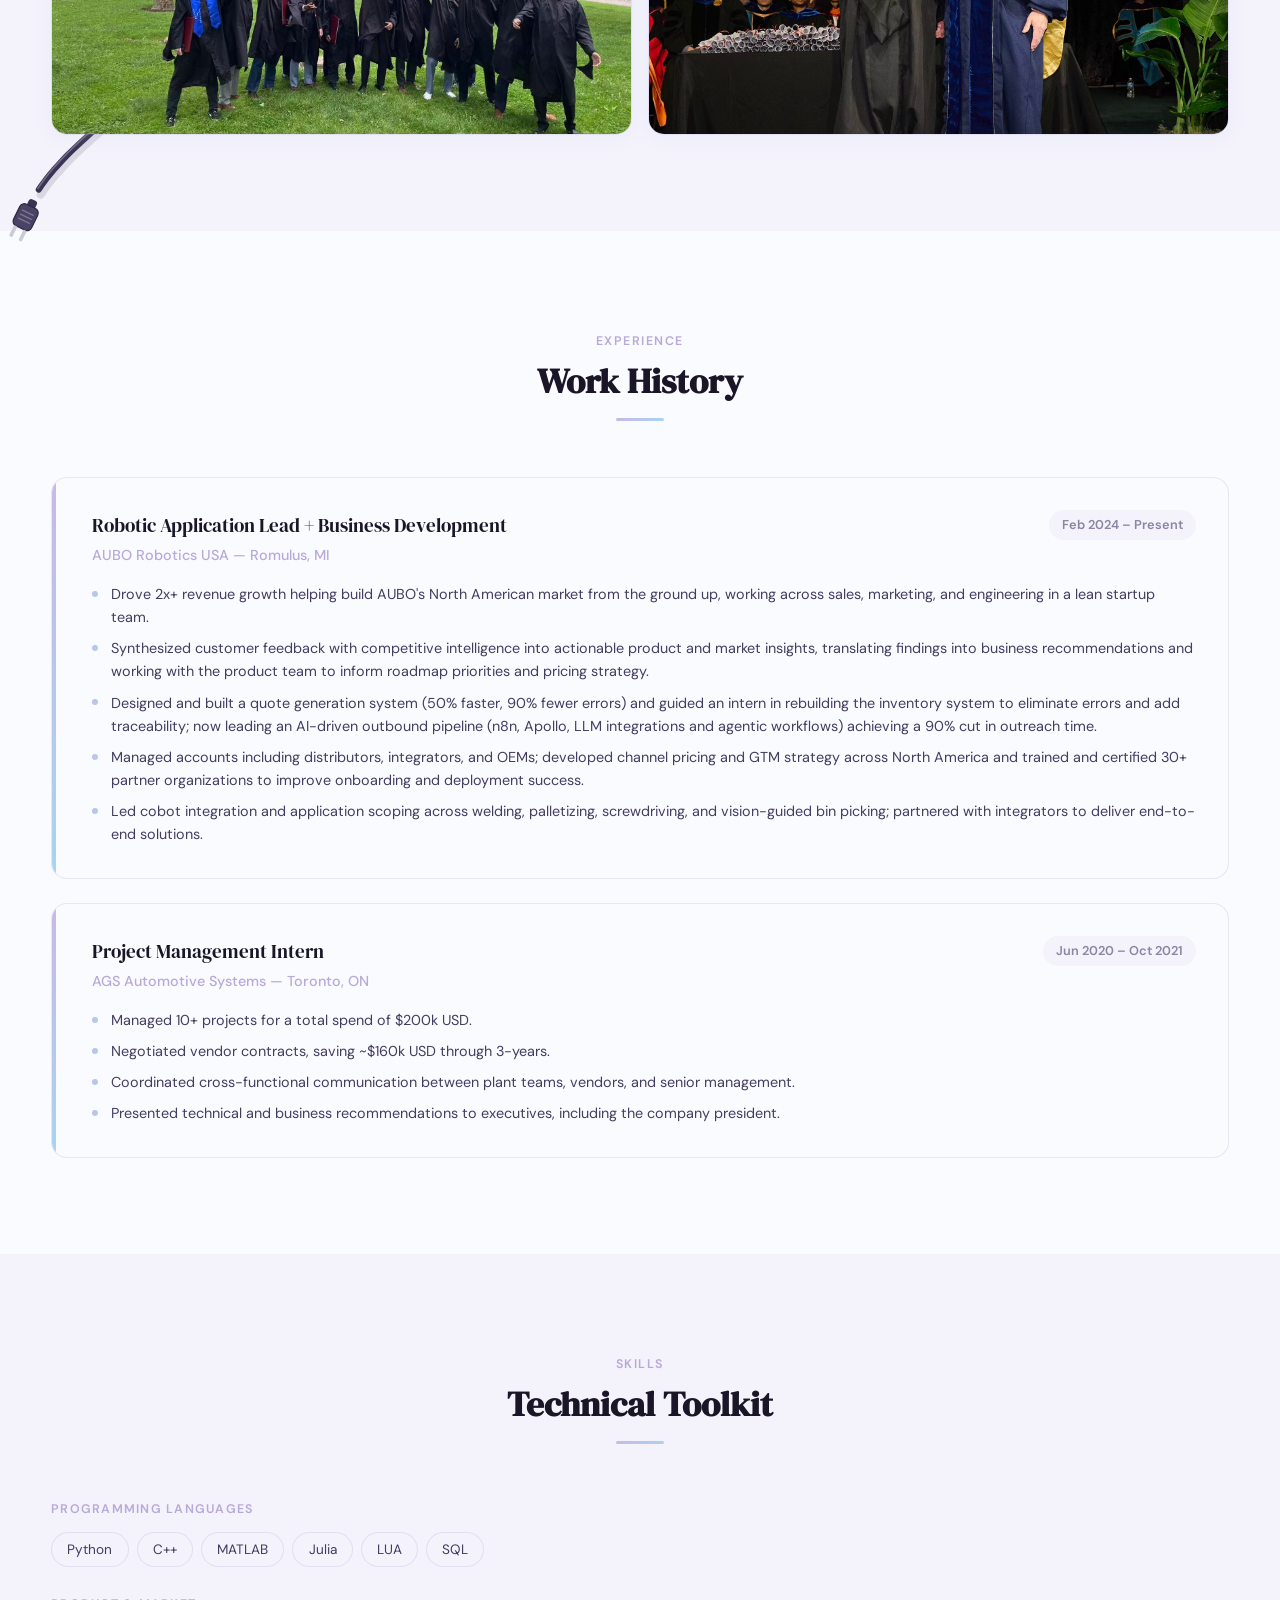
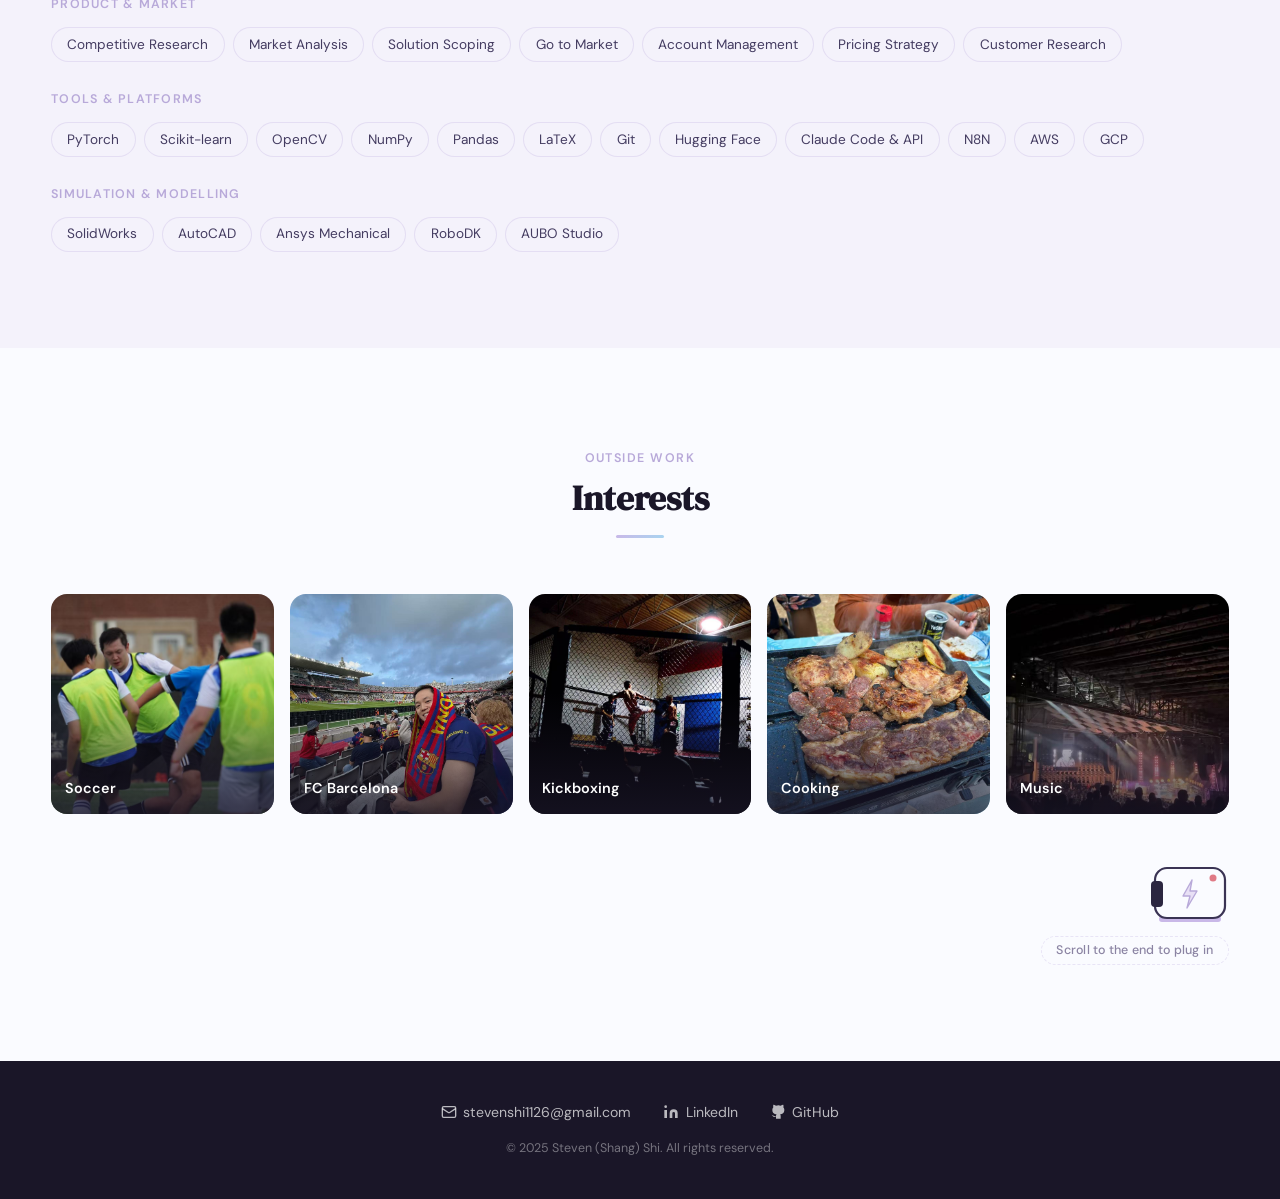
==== commit 3b06c497: "Add scroll-driven robot power cable animation to home page A sleeping robot in the hero trails a cab" ====
--- a/index.html
+++ b/index.html
@@ -6,7 +6,7 @@
   <title>Steven (Shang) Shi — Portfolio</title>
   <link rel="stylesheet" href="css/style.css" />
 </head>
-<body>
+<body class="has-cable">
 
 <!-- ── Navbar ── -->
 <nav class="navbar">
@@ -37,6 +37,64 @@
       <div class="hero-cta-row">
         <a href="projects.html" class="btn btn-primary">View Projects</a>
         <a href="Resume_Steven_Shang_Shi_2026.pdf" target="_blank" class="btn btn-ghost">Download Resume ↓</a>
+      </div>
+      <div class="robot-stage">
+        <svg class="robot" viewBox="0 0 240 132" aria-hidden="true">
+          <defs>
+            <filter id="r-glow" x="-100%" y="-100%" width="300%" height="300%">
+              <feGaussianBlur stdDeviation="2.2" result="b"/>
+              <feMerge><feMergeNode in="b"/><feMergeNode in="SourceGraphic"/></feMerge>
+            </filter>
+          </defs>
+          <g class="r-walk">
+          <ellipse class="r-shadow" cx="120" cy="124" rx="34" ry="4.5"/>
+          <g class="r-battery">
+            <rect x="46" y="30" width="20" height="11" rx="2.5"/>
+            <rect class="r-battery-nub" x="66" y="33.5" width="2.5" height="4" rx="1"/>
+            <rect class="r-battery-bar" x="48.5" y="32.5" width="4" height="6" rx="1"/>
+          </g>
+          <g class="r-notes">
+            <text class="r-note" x="150" y="34">♪</text>
+            <text class="r-note" x="78" y="28">♫</text>
+            <text class="r-note" x="160" y="58">♪</text>
+          </g>
+          <g class="r-pose">
+            <g class="r-dance">
+              <g class="r-leg r-leg-l">
+                <rect class="r-limb" x="106" y="82" width="11" height="32" rx="5.5"/>
+                <rect class="r-foot" x="101" y="112" width="18" height="9" rx="4.5"/>
+              </g>
+              <g class="r-leg r-leg-r">
+                <rect class="r-limb" x="123" y="82" width="11" height="32" rx="5.5"/>
+                <rect class="r-foot" x="121" y="112" width="18" height="9" rx="4.5"/>
+              </g>
+              <g class="r-arm r-arm-l">
+                <rect class="r-limb" x="87" y="47" width="11" height="31" rx="5.5"/>
+                <circle class="r-hand" cx="92.5" cy="80" r="5.5"/>
+              </g>
+              <g class="r-arm r-arm-r">
+                <rect class="r-limb" x="142" y="47" width="11" height="31" rx="5.5"/>
+                <circle class="r-hand" cx="147.5" cy="80" r="5.5"/>
+              </g>
+              <rect class="r-neck" x="115" y="39" width="10" height="7" rx="2"/>
+              <rect class="r-torso" x="97" y="44" width="46" height="42" rx="12"/>
+              <circle class="r-core" cx="120" cy="61" r="6.5"/>
+              <rect class="r-vent" x="110" y="73" width="20" height="2.5" rx="1.25"/>
+              <rect class="r-vent" x="113" y="78" width="14" height="2.5" rx="1.25"/>
+              <circle class="r-port" cx="138" cy="80" r="2.5"/>
+              <g class="r-head">
+                <line class="r-antenna-stem" x1="120" y1="13" x2="120" y2="5"/>
+                <circle class="r-antenna" cx="120" cy="4.5" r="3.2"/>
+                <rect class="r-skull" x="98" y="12" width="44" height="30" rx="12"/>
+                <rect class="r-visor" x="104" y="19" width="32" height="15" rx="7.5"/>
+                <circle class="r-eye" cx="113.5" cy="26.5" r="3.2"/>
+                <circle class="r-eye" cx="126.5" cy="26.5" r="3.2"/>
+              </g>
+            </g>
+          </g>
+          </g>
+        </svg>
+        <div class="robot-bubble" role="status">Scroll to the bottom to power me up! <span class="robot-bubble-arrow">↓</span></div>
       </div>
     </div>
   </section>
@@ -230,6 +288,25 @@
         <div class="interest-photo-label">
           <div class="interest-name">Music</div>
         </div>
+      </div>
+    </div>
+    <div class="socket-row">
+      <div class="socket-wrap">
+        <svg class="socket" viewBox="0 0 84 64" aria-hidden="true">
+          <rect class="socket-base" x="14" y="54" width="62" height="6" rx="3"/>
+          <rect class="socket-body" x="10" y="6" width="70" height="50" rx="12"/>
+          <rect class="socket-slot" x="6" y="19" width="12" height="26" rx="4"/>
+          <path class="socket-bolt" d="M47 18 L38 34 H45 L42 46 L52 29 H45 Z"/>
+          <circle class="socket-led" cx="68" cy="16" r="3.5"/>
+          <g class="socket-spark">
+            <line x1="2" y1="32" x2="-8" y2="32"/>
+            <line x1="3" y1="24" x2="-5" y2="16"/>
+            <line x1="3" y1="40" x2="-5" y2="48"/>
+            <line x1="8" y1="17" x2="6" y2="7"/>
+            <line x1="8" y1="47" x2="6" y2="57"/>
+          </g>
+        </svg>
+        <button type="button" class="socket-label" disabled>Scroll to the end to plug in</button>
       </div>
     </div>
   </section>
@@ -256,5 +333,6 @@
 </footer>
 
 <script src="js/main.js"></script>
+<script src="js/robot-cable.js"></script>
 </body>
 </html>
--- a/css/style.css
+++ b/css/style.css
@@ -435,6 +435,7 @@
   border: 1px solid var(--border);
 }
 .project-img-caption { font-size: 0.78rem; color: var(--text-muted); text-align: center; margin-top: -0.5rem; margin-bottom: 1rem; }
+.video-grid + .project-img-caption { margin-top: 0.75rem; margin-bottom: 1.25rem; }
 .video-grid { display: grid; grid-template-columns: 1fr 1fr; gap: 1rem; margin-top: 0.75rem; }
 .video-wrap { border-radius: var(--radius-sm); overflow: hidden; aspect-ratio: 16/9; }
 .video-wrap iframe { width: 100%; height: 100%; border: none; }
@@ -723,3 +724,171 @@
   .events-layout { grid-template-columns: 1fr; gap: 2rem; }
   .exp-app-photo-grid { grid-template-columns: 1fr; }
 }
+
+/* ─── Robot Power Cable (home page) ─────────────────────────── */
+.has-cable { position: relative; }
+#cable {
+  position: absolute; top: 0; left: 0; width: 100%;
+  pointer-events: none; z-index: 1; overflow: visible;
+}
+/* Content sits above the cable; section backgrounds sit below it */
+.has-cable main .section,
+.has-cable .hero-split-photo img,
+.has-cable .hero-split-content > * { position: relative; z-index: 2; }
+.has-cable footer { position: relative; z-index: 3; }
+
+.cable-shadow { stroke: #1A1628; stroke-opacity: 0.12; stroke-width: 8; }
+.cable-main   { stroke: #3A3354; stroke-width: 6; }
+.cable-shine  { stroke: rgba(255,255,255,0.28); stroke-width: 1.6; }
+#cable path { fill: none; stroke-linecap: round; stroke-linejoin: round; }
+.cable-flow {
+  stroke: #A8E4FF; stroke-width: 2.4; stroke-dasharray: 2 22;
+  opacity: 0; transition: opacity 0.6s ease;
+  animation: cable-flow 0.9s linear infinite;
+}
+.powered-page .cable-flow { opacity: 0.95; }
+@keyframes cable-flow { to { stroke-dashoffset: 24; } }
+.cable-surge { stroke: #E9FAFF; stroke-width: 7; opacity: 0; }
+
+/* Robot */
+.robot-stage { width: 240px; max-width: 100%; margin-top: 1.75rem; }
+.robot { display: block; width: 100%; height: auto; overflow: visible; }
+.robot .r-skull, .robot .r-torso, .robot .r-limb, .robot .r-foot, .robot .r-hand {
+  fill: var(--white); stroke: #3A3354; stroke-width: 2.4;
+}
+.robot .r-neck { fill: #3A3354; }
+.robot .r-visor { fill: #2B2640; }
+.robot .r-vent { fill: var(--lavender); }
+.robot .r-port { fill: #3A3354; }
+.robot .r-antenna-stem { stroke: #3A3354; stroke-width: 2.4; stroke-linecap: round; }
+.robot .r-eye, .robot .r-core, .robot .r-antenna { fill: #5A5278; transition: fill 0.4s ease; }
+.robot .r-shadow {
+  fill: #1A1628; opacity: 0.1;
+  transform-box: fill-box; transform-origin: center;
+  transform: translateX(-58px) scaleX(1.85);
+  transition: transform 1s cubic-bezier(.34, 1.3, .64, 1);
+}
+.robot .r-pose {
+  transform-box: view-box; transform-origin: 120px 121px;
+  transform: translateY(-33px) rotate(-90deg);
+  transition: transform 1s cubic-bezier(.34, 1.3, .64, 1);
+}
+.robot .r-battery rect { fill: none; stroke: #E07A86; stroke-width: 1.6; }
+.robot .r-battery .r-battery-nub, .robot .r-battery .r-battery-bar { fill: #E07A86; stroke: none; }
+.robot .r-battery { animation: low-batt 1.2s steps(1) infinite; transition: opacity 0.3s; }
+@keyframes low-batt { 50% { opacity: 0.15; } }
+.robot .r-notes { opacity: 0; }
+.robot .r-note { font-size: 15px; fill: var(--lavender-deep); }
+
+.robot.powered .r-eye     { fill: #8FE3FF; filter: url(#r-glow); }
+.robot.powered .r-core    { fill: #A8D4F0; filter: url(#r-glow); }
+.robot.powered .r-antenna { fill: #C9B8E8; filter: url(#r-glow); }
+.robot.powered .r-battery { animation: none; opacity: 0; }
+.robot.awake .r-pose   { transform: none; }
+.robot.awake .r-shadow { transform: none; }
+
+.robot .r-dance, .robot .r-head, .robot .r-arm, .robot .r-leg { transform-box: fill-box; }
+.robot .r-dance { transform-box: view-box; transform-origin: 120px 121px; }
+.robot .r-head  { transform-origin: 50% 100%; }
+.robot .r-arm   { transform-origin: 50% 8%; }
+.robot .r-leg   { transform-origin: 50% 0%; }
+.robot.dancing .r-dance { animation: r-bob 0.6s ease-in-out infinite alternate; }
+.robot.dancing .r-head  { animation: r-tilt 0.6s ease-in-out infinite alternate; }
+.robot.dancing .r-arm-l { animation: r-arm-l 1.2s ease-in-out infinite; }
+.robot.dancing .r-arm-r { animation: r-arm-r 1.2s ease-in-out infinite; }
+.robot.dancing .r-leg-l { animation: r-step 1.2s ease-in-out infinite; }
+.robot.dancing .r-leg-r { animation: r-step 1.2s ease-in-out infinite -0.6s; }
+.robot.dancing .r-core  { animation: r-pulse 0.6s ease-in-out infinite alternate; }
+.robot.dancing .r-notes { opacity: 1; }
+.robot.dancing .r-note  { animation: r-note 2.4s ease-out infinite; }
+.robot.dancing .r-note:nth-child(2) { animation-delay: -0.8s; }
+.robot.dancing .r-note:nth-child(3) { animation-delay: -1.6s; }
+@keyframes r-bob   { from { transform: translateY(0) rotate(-4deg); } to { transform: translateY(-6px) rotate(4deg); } }
+@keyframes r-tilt  { from { transform: rotate(-9deg); } to { transform: rotate(9deg); } }
+@keyframes r-arm-l { 0%, 100% { transform: rotate(25deg); } 50% { transform: rotate(155deg); } }
+@keyframes r-arm-r { 0%, 100% { transform: rotate(-155deg); } 50% { transform: rotate(-25deg); } }
+@keyframes r-step  { 0%, 100% { transform: translateY(0) rotate(0); } 50% { transform: translateY(-5px) rotate(10deg); } }
+@keyframes r-pulse { from { opacity: 0.65; } to { opacity: 1; } }
+@keyframes r-note  {
+  0%   { opacity: 0; transform: translateY(8px); }
+  20%  { opacity: 1; }
+  100% { opacity: 0; transform: translateY(-22px); }
+}
+.robot .r-note { transform-box: fill-box; }
+
+/* Dancing robot shuffles left and right across the hero */
+.robot.dancing .r-walk { animation: r-walk 7s ease-in-out infinite; }
+@keyframes r-walk {
+  0%, 100% { transform: translateX(0); }
+  25%      { transform: translateX(-85px); }
+  50%      { transform: translateX(10px); }
+  75%      { transform: translateX(150px); }
+}
+
+/* Speech bubble while asleep */
+.robot-stage { position: relative; }
+.robot-bubble {
+  position: absolute; left: 136px; top: 4px;
+  width: max-content; max-width: 190px;
+  padding: 0.55rem 0.85rem;
+  background: var(--white);
+  border: 1px solid var(--border); border-radius: 14px;
+  box-shadow: var(--shadow-soft);
+  font-size: 0.78rem; font-weight: 500; line-height: 1.35;
+  color: var(--text-secondary);
+  animation: bubble-float 2.6s ease-in-out infinite;
+  transition: opacity 0.5s ease;
+}
+.robot-bubble::before {
+  content: ''; position: absolute; left: -6px; bottom: 14px;
+  width: 10px; height: 10px; background: var(--white);
+  border-left: 1px solid var(--border); border-bottom: 1px solid var(--border);
+  transform: rotate(45deg);
+}
+.robot-bubble-arrow {
+  display: inline-block; color: var(--lavender-deep); font-weight: 600;
+  animation: bubble-arrow 1.2s ease-in-out infinite;
+}
+.robot-bubble.gone { opacity: 0; }
+@keyframes bubble-float { 50% { transform: translateY(-4px); } }
+@keyframes bubble-arrow { 50% { transform: translateY(3px); } }
+
+/* Socket */
+.socket-row { display: flex; justify-content: flex-end; margin-top: 3rem; }
+.socket-wrap { display: flex; flex-direction: column; align-items: flex-end; gap: 0.6rem; }
+.socket { width: 84px; height: 64px; overflow: visible; }
+.socket-body { fill: var(--white); stroke: #3A3354; stroke-width: 2.2; }
+.socket-base { fill: var(--lavender); }
+.socket-slot { fill: #2B2640; }
+.socket-bolt { fill: var(--lavender-light); stroke: var(--lavender-deep); stroke-width: 1.4; stroke-linejoin: round; transition: fill 0.4s, stroke 0.4s; }
+.socket-led  { fill: #E07A86; animation: low-batt 1.2s steps(1) infinite; }
+.socket-spark line { stroke: #85C3E8; stroke-width: 2; stroke-linecap: round; opacity: 0; }
+.powered-page .socket-led  { fill: #6BD49A; animation: none; }
+.powered-page .socket-bolt { fill: #FFE68A; stroke: #E8B931; }
+.powered-page .socket-spark line { animation: spark 0.6s ease-out 1; }
+@keyframes spark {
+  0%   { opacity: 1; stroke-dasharray: 0 20; }
+  40%  { opacity: 1; stroke-dasharray: 12 20; }
+  100% { opacity: 0; stroke-dasharray: 12 20; stroke-dashoffset: -12; }
+}
+.socket-label {
+  font: 500 0.78rem 'DM Sans', sans-serif; letter-spacing: 0.02em;
+  color: var(--text-muted); background: none; border: 1.5px dashed var(--border);
+  padding: 0.35rem 0.9rem; border-radius: var(--radius-pill);
+  transition: color 0.3s, background 0.3s, border-color 0.3s, transform 0.2s;
+}
+.socket-label:not(:disabled) {
+  cursor: pointer; color: white; border: 1.5px solid transparent;
+  background: var(--gradient-vivid);
+  box-shadow: 0 4px 20px rgba(180, 160, 220, 0.4);
+}
+.socket-label:not(:disabled):hover { transform: translateY(-2px); }
+
+@media (max-width: 768px) {
+  .robot-stage { width: 200px; }
+  .robot-bubble { left: 112px; max-width: 140px; font-size: 0.72rem; text-align: left; }
+}
+@media (prefers-reduced-motion: reduce) {
+  .robot *, .socket *, .cable-flow, .robot-bubble, .robot-bubble * { animation: none !important; }
+  .robot .r-pose, .robot .r-shadow { transition: none; }
+}
